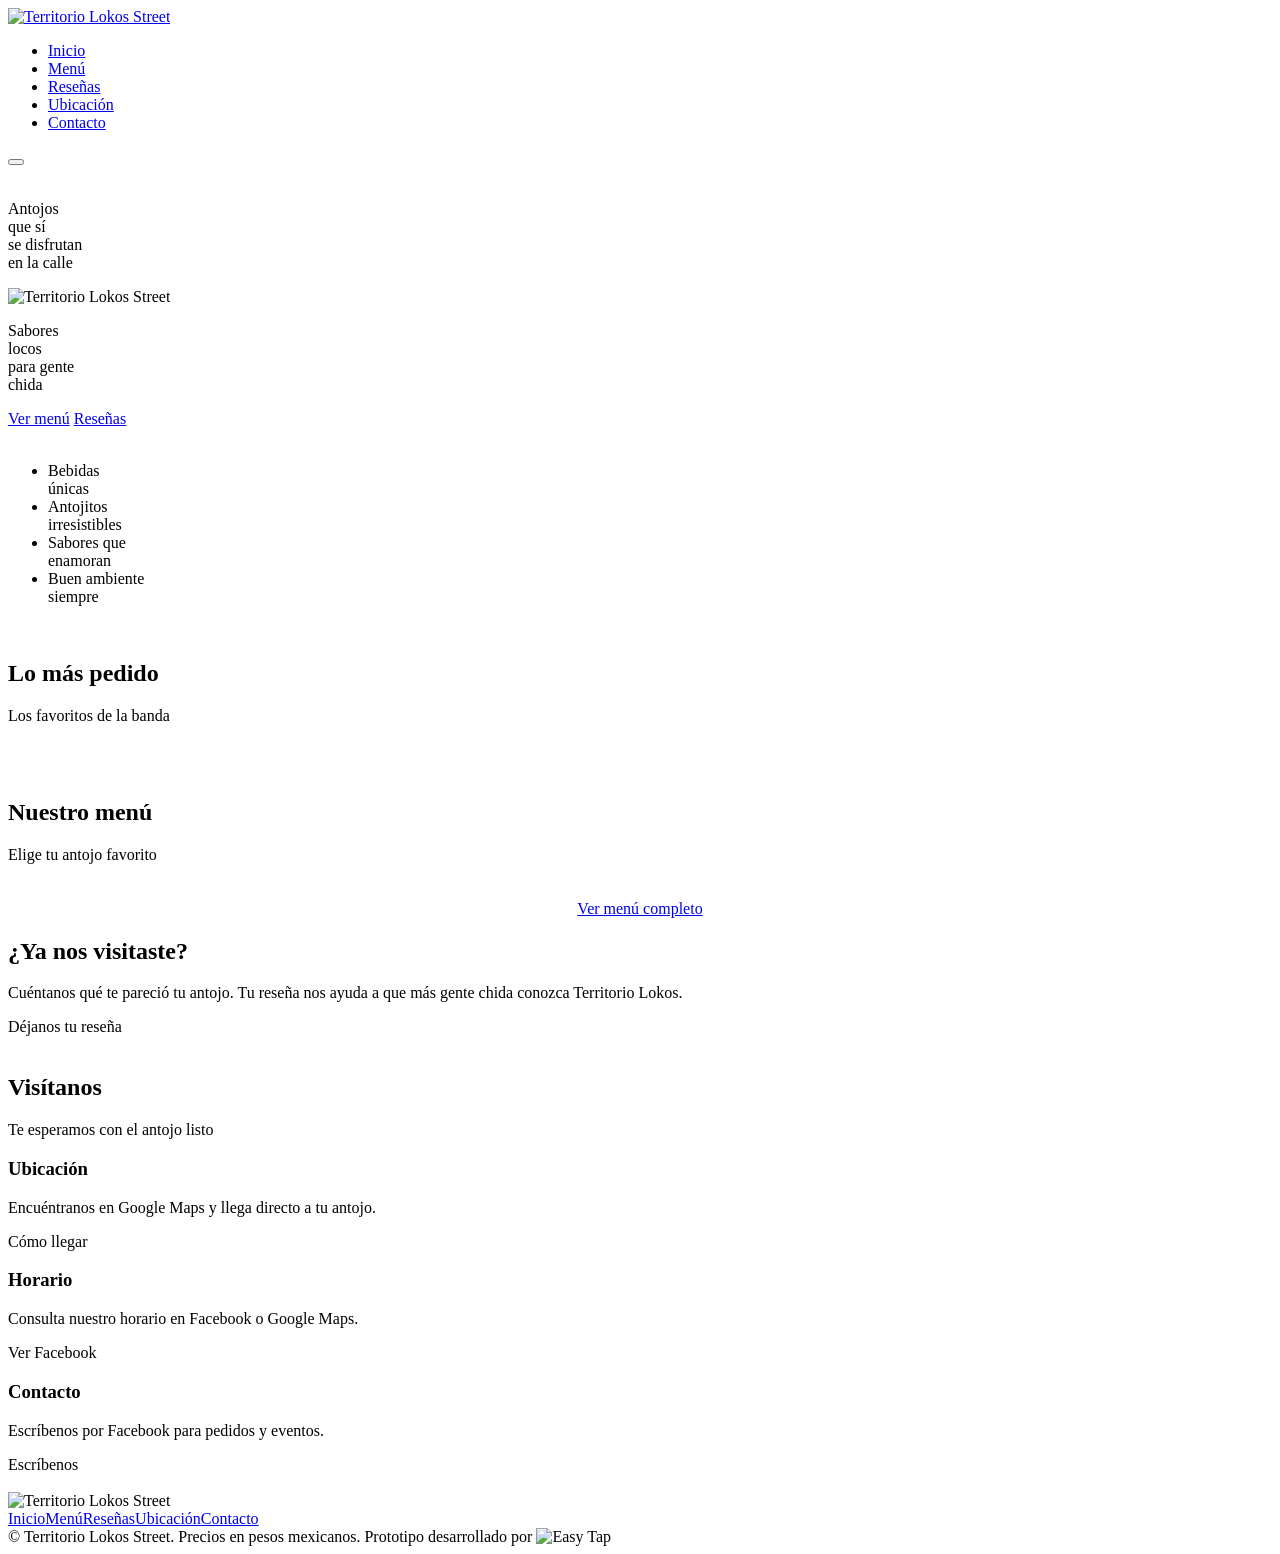
==== index.html @ 9733deee "Add files via upload" ====
<!doctype html>
<html lang="es">
<head>
  <meta charset="utf-8">
  <meta name="viewport" content="width=device-width, initial-scale=1">
  <title>Territorio Lokos Street · Antojos que sí se disfrutan en la calle</title>
  <meta name="description" content="Elotes especiales, frappés, fresas con crema y antojos con chilito. Sabores locos para gente chida.">
  <meta name="theme-color" content="#7B2FF7">
  <link rel="icon" href="assets/img/favicon.png">
  <link rel="stylesheet" href="assets/css/styles.css">
</head>
<body>
  <header class="site-header">
    <div class="container nav">
      <a class="brand" href="index.html" aria-label="Territorio Lokos Street, inicio"><img src="assets/img/logo.webp" alt="Territorio Lokos Street"></a>
      <nav aria-label="Principal">
        <ul>
          <li><a href="index.html" aria-current="page">Inicio</a></li>
          <li><a href="menu.html">Menú</a></li>
          <li><a href="#resenas">Reseñas</a></li>
          <li><a href="#ubicacion">Ubicación</a></li>
          <li><a href="#contacto">Contacto</a></li>
        </ul>
      </nav>
      <div class="social">
        <a class="icon-btn fb" data-link="facebook" target="_blank" rel="noopener" aria-label="Facebook" data-icon="facebook"></a>
        <a class="icon-btn" data-link="maps" target="_blank" rel="noopener" aria-label="Ver en Google Maps" data-icon="pin"></a>
      </div>
      <button class="menu-toggle" aria-label="Abrir menú" aria-expanded="false" data-icon="menu"></button>
    </div>
  </header>

  <main>
    <!-- HERO -->
    <section class="hero">
      <img class="splash" src="assets/img/deco/splash-purple-1.svg" alt="" style="width:520px;left:calc(50% - 470px);top:40px;transform:rotate(-20deg)">
      <img class="splash" src="assets/img/deco/splash-pink-1.svg" alt="" style="width:430px;left:calc(50% + 60px);top:-10px;transform:rotate(30deg)">
      <img class="splash" src="assets/img/deco/splash-yellow-1.svg" alt="" style="width:400px;left:calc(50% + 140px);top:200px;transform:rotate(-45deg)">
      <img class="splash" src="assets/img/deco/splash-blue-1.svg" alt="" style="width:360px;left:calc(50% - 380px);top:250px;transform:rotate(60deg)">
      <img class="splash" src="assets/img/deco/splash-pink-2.svg" alt="" style="width:220px;left:-60px;top:60px;opacity:.9">
      <img class="splash" src="assets/img/deco/splash-yellow-2.svg" alt="" style="width:240px;right:-70px;top:-40px">
      <img class="splash" src="assets/img/deco/splash-blue-2.svg" alt="" style="width:200px;right:-40px;top:420px">
      <img class="splash" src="assets/img/deco/splash-purple-2.svg" alt="" style="width:180px;left:-50px;top:480px">

      <div class="container hero-inner">
        <p class="hero-side left"><span class="crown" data-icon="crown"></span>Antojos<br>que sí<br>se disfrutan<br>en la calle</p>
        <div class="hero-logo"><img src="assets/img/logo.webp" alt="Territorio Lokos Street" width="624" height="427"></div>
        <p class="hero-side right">Sabores<br>locos<br>para gente<br>chida<span class="underline" data-icon="squiggle"></span></p>
      </div>
      <div class="hero-ctas">
        <a class="btn btn-pink" href="menu.html"><span data-icon="utensils"></span>Ver menú<span data-icon="arrow"></span></a>
        <a class="btn btn-yellow" href="#resenas"><span data-icon="star"></span>Reseñas<span data-icon="arrow"></span></a>
      </div>
      <div class="container hero-products" aria-hidden="true">
        <img src="assets/img/products/frappe-oreo.webp" alt="">
        <img src="assets/img/products/elote-cheetos.webp" alt="">
        <img src="assets/img/products/ramen.webp" alt="">
        <img src="assets/img/products/charola-mix.webp" alt="">
      </div>
      <div class="container features">
        <div class="band">
          <ul>
            <li><span data-icon="cup"></span>Bebidas<br>únicas</li>
            <li><span data-icon="corn"></span>Antojitos<br>irresistibles</li>
            <li><span data-icon="flame"></span>Sabores que<br>enamoran</li>
            <li><span data-icon="heart"></span>Buen ambiente<br>siempre</li>
          </ul>
        </div>
      </div>
    </section>

    <!-- FAVORITOS -->
    <section class="section">
      <img class="splash" src="assets/img/deco/splash-yellow-2.svg" alt="" style="width:260px;right:-90px;top:30px;opacity:.35">
      <div class="container">
        <div class="section-head reveal">
          <h2 class="display"><span class="crown-doodle" data-icon="crown"></span><span class="brush c-pink">Lo más pedido</span></h2>
          <p>Los favoritos de la banda</p>
        </div>
        <div class="featured" id="featured"></div>
      </div>
    </section>

    <!-- CATEGORÍAS -->
    <section class="section" style="padding-top:20px">
      <img class="splash" src="assets/img/deco/splash-purple-2.svg" alt="" style="width:240px;left:-90px;top:120px;opacity:.3">
      <div class="container">
        <div class="section-head reveal">
          <h2 class="display"><span class="brush c-purple b2">Nuestro menú</span></h2>
          <p>Elige tu antojo favorito</p>
        </div>
        <div class="cat-grid" id="cats"></div>
        <div style="text-align:center;margin-top:36px"><a class="btn btn-purple" href="menu.html"><span data-icon="utensils"></span>Ver menú completo<span data-icon="arrow"></span></a></div>
      </div>
    </section>

    <!-- RESEÑAS -->
    <section class="cta-band" id="resenas">
      <div class="container reveal">
        <div class="stars"><span data-icon="star"></span><span data-icon="star"></span><span data-icon="star"></span><span data-icon="star"></span><span data-icon="star"></span></div>
        <h2 class="display">¿Ya nos visitaste?</h2>
        <p>Cuéntanos qué te pareció tu antojo. Tu reseña nos ayuda a que más gente chida conozca Territorio Lokos.</p>
        <a class="btn btn-purple" data-link="maps" target="_blank" rel="noopener"><span data-icon="star"></span>Déjanos tu reseña<span data-icon="arrow"></span></a>
      </div>
    </section>

    <!-- UBICACIÓN Y CONTACTO -->
    <section class="section" id="ubicacion">
      <img class="splash" src="assets/img/deco/splash-blue-1.svg" alt="" style="width:280px;right:-110px;bottom:-60px;opacity:.3">
      <div class="container">
        <div class="section-head reveal">
          <h2 class="display"><span class="brush c-blue b3">Visítanos</span></h2>
          <p>Te esperamos con el antojo listo</p>
        </div>
        <div class="info-grid" id="contacto">
          <div class="info-card c-pink reveal">
            <div class="ic" data-icon="pinLine"></div>
            <h3>Ubicación</h3>
            <p id="cfg-direccion">Encuéntranos en Google Maps y llega directo a tu antojo.</p>
            <a class="btn btn-pink" data-link="maps" target="_blank" rel="noopener">Cómo llegar<span data-icon="arrow"></span></a>
          </div>
          <div class="info-card c-yellow reveal">
            <div class="ic" data-icon="clock" style="color:var(--ink)"></div>
            <h3>Horario</h3>
            <p id="cfg-horario">Consulta nuestro horario en Facebook o Google Maps.</p>
            <a class="btn btn-yellow" data-link="facebook" target="_blank" rel="noopener">Ver Facebook<span data-icon="arrow"></span></a>
          </div>
          <div class="info-card c-purple reveal">
            <div class="ic" data-icon="chat"></div>
            <h3>Contacto</h3>
            <p id="cfg-contacto">Escríbenos por Facebook para pedidos y eventos.</p>
            <a class="btn btn-purple" id="cfg-contacto-btn" data-link="facebook" target="_blank" rel="noopener">Escríbenos<span data-icon="arrow"></span></a>
          </div>
        </div>
      </div>
    </section>
  </main>

  <footer class="site-footer">
    <img class="splash" src="assets/img/deco/splash-purple-1.svg" alt="" style="width:340px;right:-120px;top:-120px;opacity:.35">
    <div class="container">
      <div class="cols">
        <img class="logo" src="assets/img/logo.webp" alt="Territorio Lokos Street">
        <nav aria-label="Pie de página"><a href="index.html">Inicio</a><a href="menu.html">Menú</a><a href="#resenas">Reseñas</a><a href="#ubicacion">Ubicación</a><a href="#contacto">Contacto</a></nav>
        <div class="social" style="display:flex;gap:10px">
          <a class="icon-btn fb" data-link="facebook" target="_blank" rel="noopener" aria-label="Facebook" data-icon="facebook"></a>
          <a class="icon-btn" data-link="maps" target="_blank" rel="noopener" aria-label="Google Maps" data-icon="pin"></a>
        </div>
      </div>
      <div class="legal">
        <span>© <span id="year"></span> Territorio Lokos Street. Precios en pesos mexicanos.</span>
        <span class="easytap">Prototipo desarrollado por <img src="assets/img/easytap-light.webp" alt="Easy Tap"></span>
      </div>
    </div>
  </footer>

  <script src="assets/js/data.js"></script>
  <script src="assets/js/site.js"></script>
  <script>
    (function () {
      const L = window.LOKOS, M = window.LOKOS_MENU, cfg = window.LOKOS_CONFIG || {};
      const all = M.flatMap(c => c.items.map(i => ({ ...i, cat: c })));
      const pick = ['atrevido', 'elote-cheetos', 'mix-comparte', 'dorilokos', 'frappe-oreo', 'frappe-magnum', 'mango-mix', 'bowl-fresas'];
      document.getElementById('featured').innerHTML = pick.map(id => all.find(i => i.id === id)).map(i => `
        <a class="feat c-${i.cat.color} reveal" href="menu.html#${i.cat.id}">
          ${i.hot ? `<span class="tag-hot">${L.ICONS.flame} Favorito</span>` : ''}
          <div class="ph"><img src="${L.img(i.id)}" alt="${L.esc(i.name)}" loading="lazy"></div>
          <h3>${L.esc(i.name)}</h3>
          <p>${L.esc(i.desc)}</p>
          <div class="row">${L.priceHTML(i.price ?? i.options[0].price)}<span class="go add" aria-hidden="true">${L.ICONS.arrow}</span></div>
        </a>`).join('');
      document.getElementById('cats').innerHTML = M.map(c => L.categoryCard(c, `menu.html#${c.id}`)).join('');
      document.getElementById('year').textContent = new Date().getFullYear();
      if (cfg.direccion) document.getElementById('cfg-direccion').textContent = cfg.direccion;
      if (cfg.horario) document.getElementById('cfg-horario').textContent = cfg.horario;
      if (cfg.whatsapp) {
        document.getElementById('cfg-contacto').textContent = 'Escríbenos por WhatsApp' + (cfg.telefono ? ' al ' + cfg.telefono : '') + ' para pedidos y eventos.';
        const b = document.getElementById('cfg-contacto-btn'); b.removeAttribute('data-link'); b.href = 'https://wa.me/' + cfg.whatsapp;
      } else if (cfg.telefono) document.getElementById('cfg-contacto').textContent = 'Llámanos al ' + cfg.telefono + ' para pedidos y eventos.';
    })();
  </script>
</body>
</html>
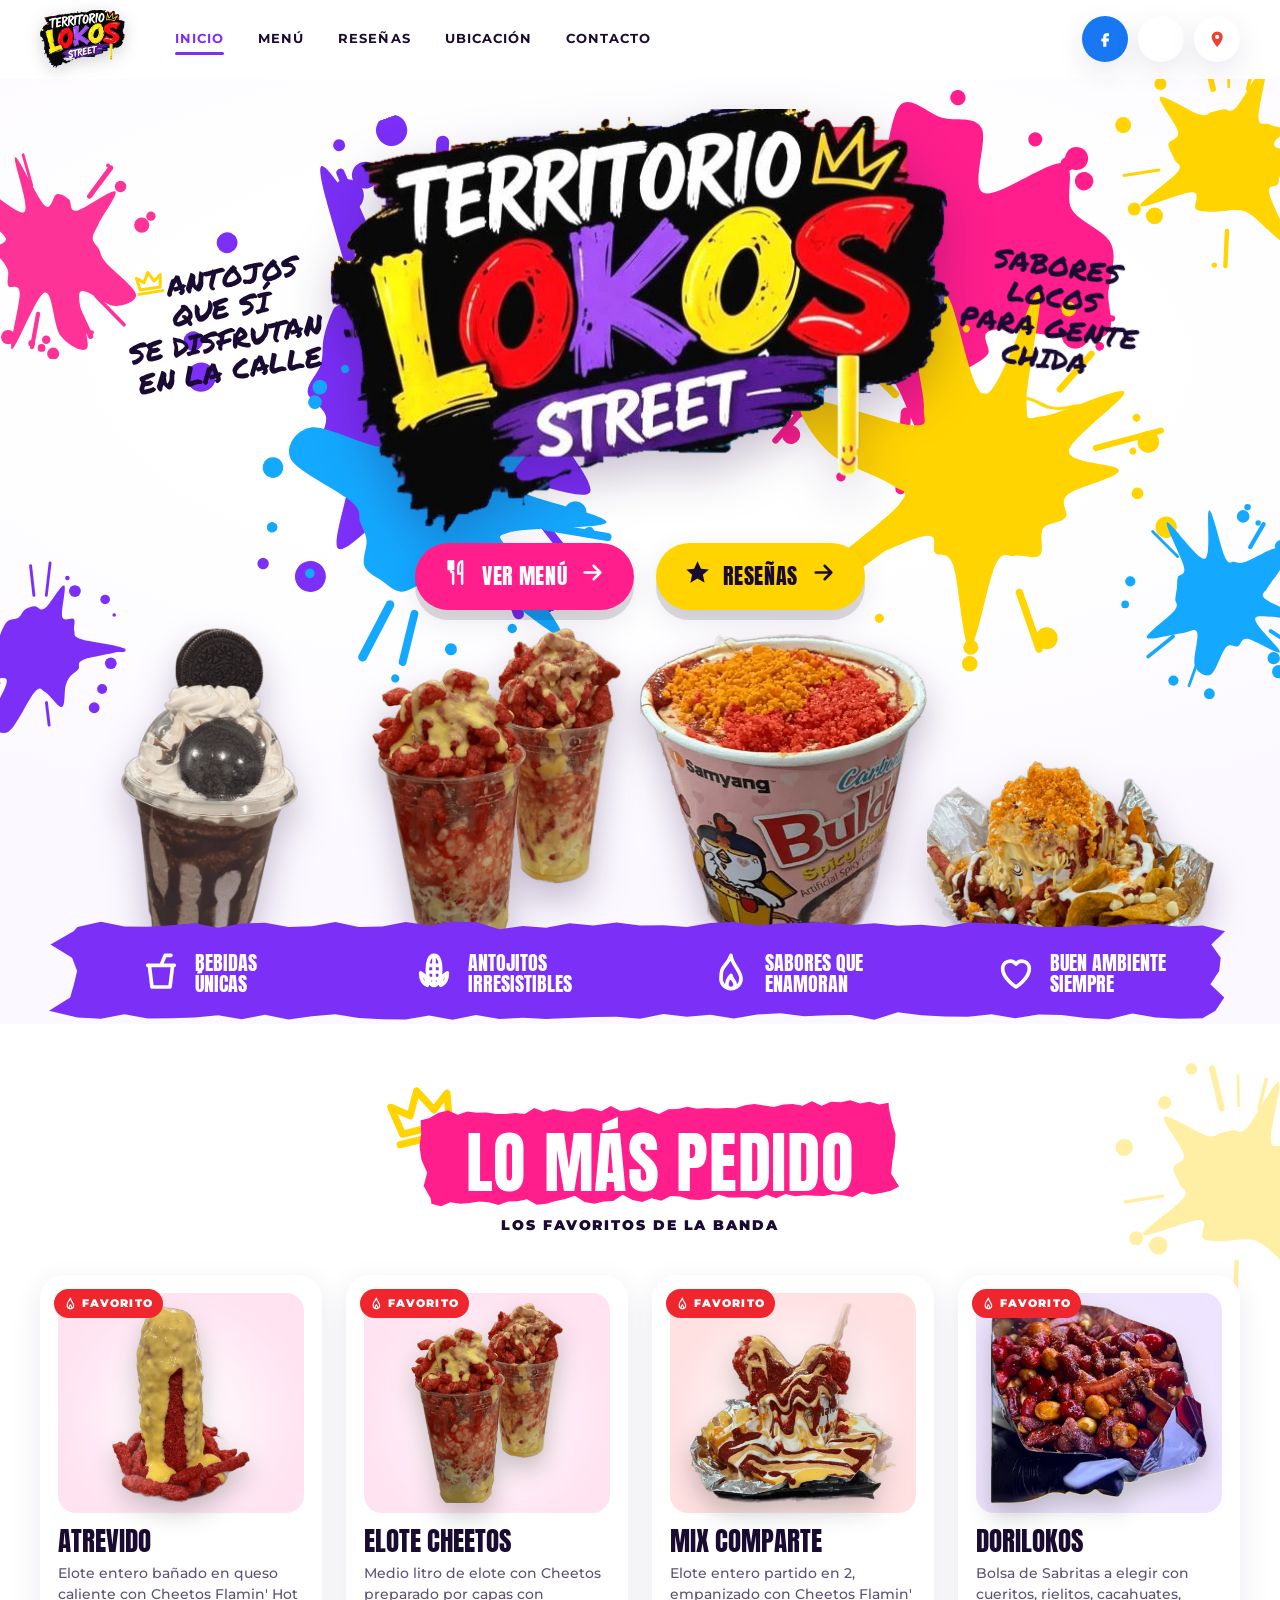
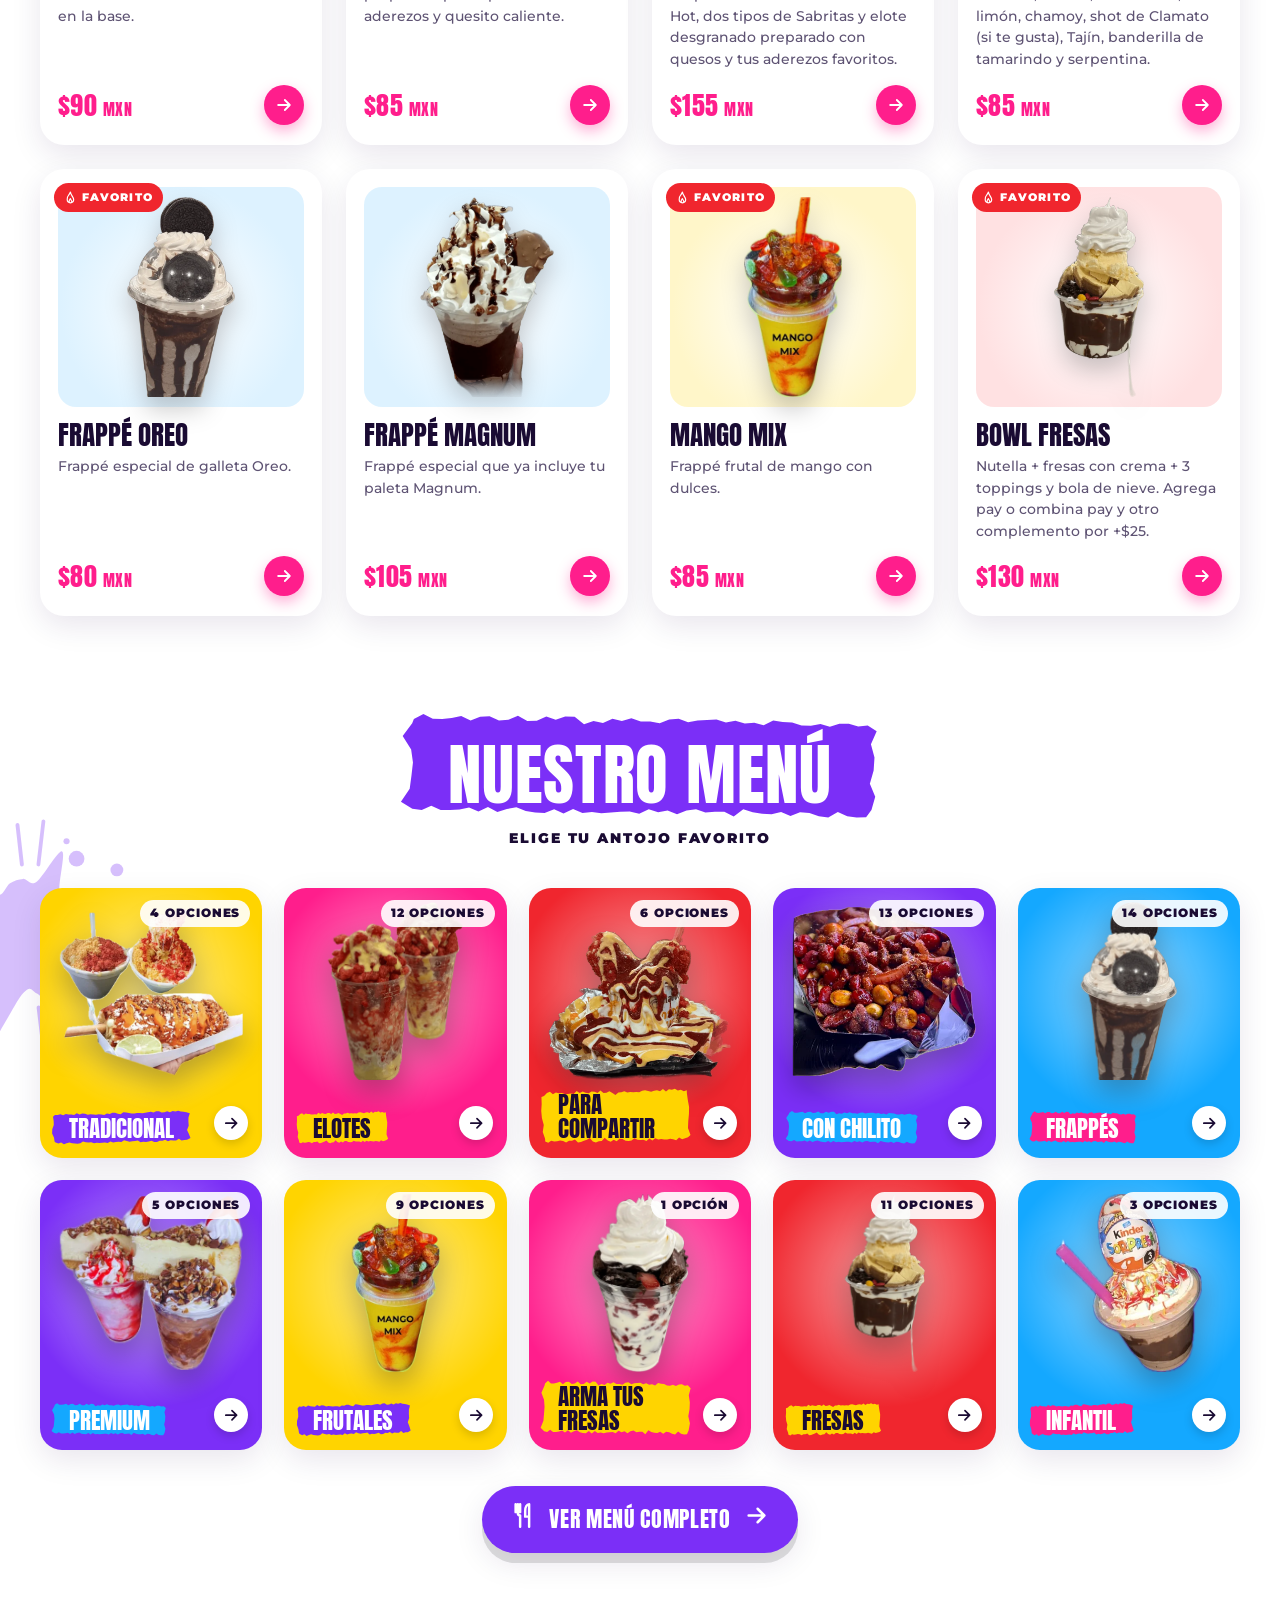
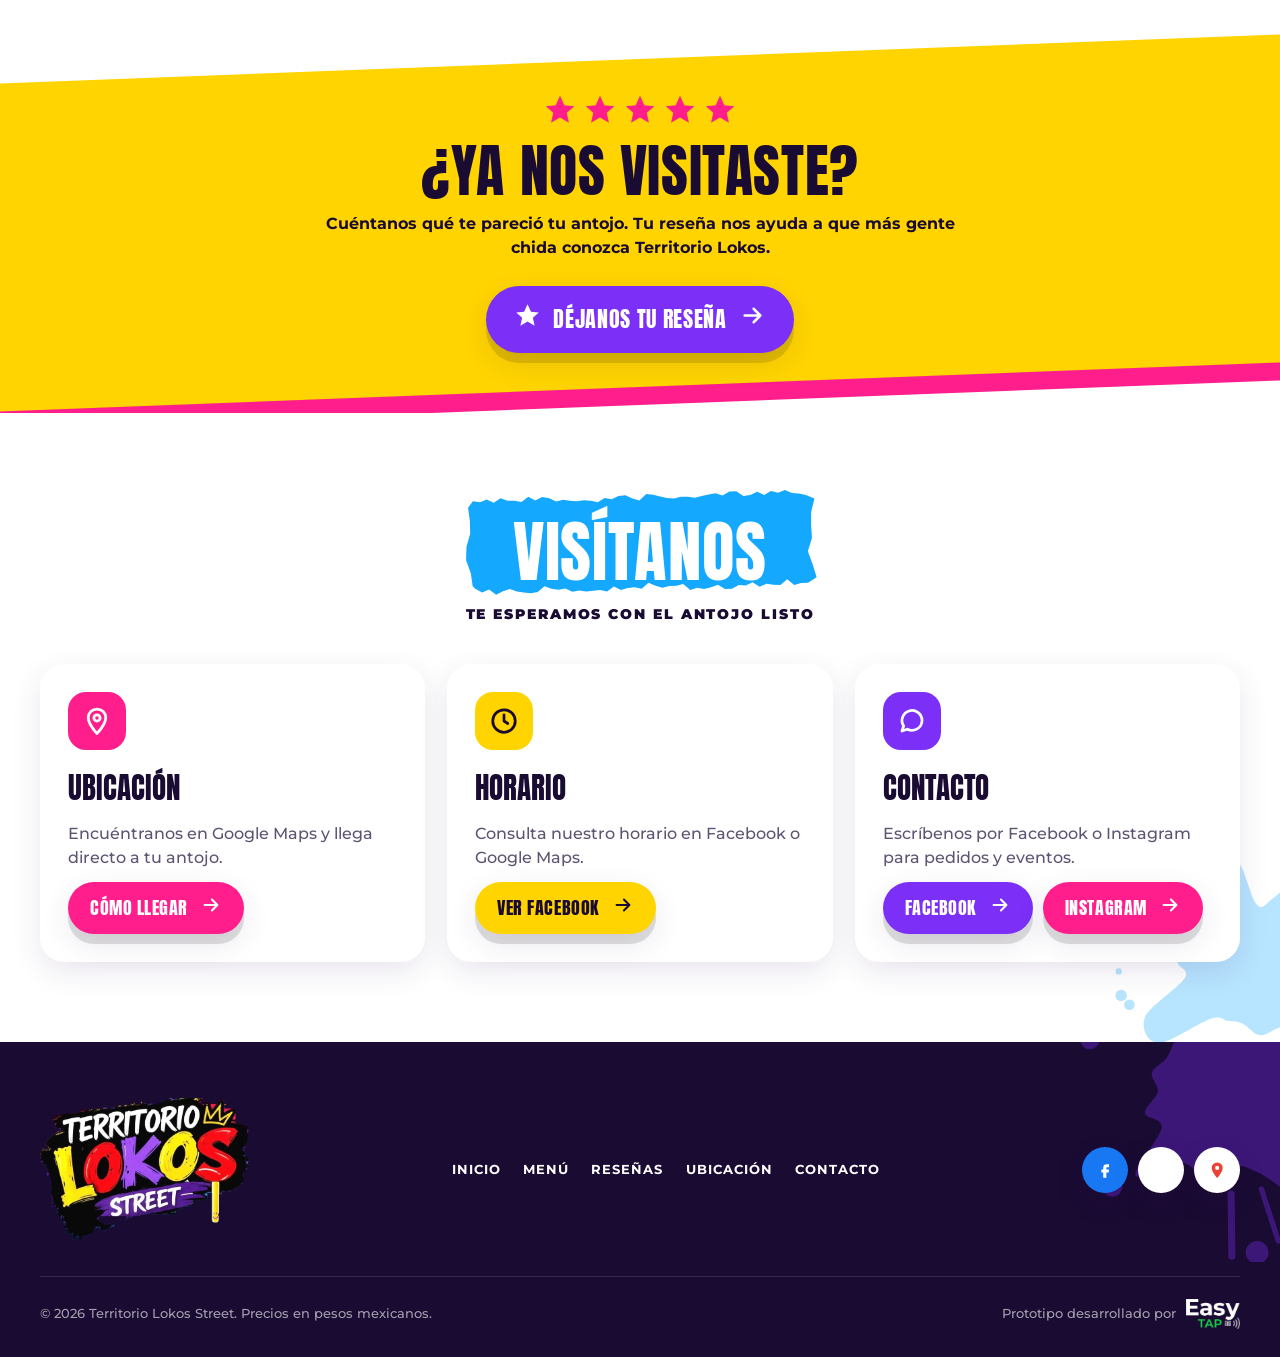
==== commit db3b1761: "Add files via upload" ====
--- a/index.html
+++ b/index.html
@@ -24,6 +24,7 @@
       </nav>
       <div class="social">
         <a class="icon-btn fb" data-link="facebook" target="_blank" rel="noopener" aria-label="Facebook" data-icon="facebook"></a>
+        <a class="icon-btn ig" data-link="instagram" target="_blank" rel="noopener" aria-label="Instagram" data-icon="instagram"></a>
         <a class="icon-btn" data-link="maps" target="_blank" rel="noopener" aria-label="Ver en Google Maps" data-icon="pin"></a>
       </div>
       <button class="menu-toggle" aria-label="Abrir menú" aria-expanded="false" data-icon="menu"></button>
@@ -128,10 +129,11 @@
           <div class="info-card c-purple reveal">
             <div class="ic" data-icon="chat"></div>
             <h3>Contacto</h3>
-            <p id="cfg-contacto">Escríbenos por Facebook para pedidos y eventos.</p>
-            <a class="btn btn-purple" id="cfg-contacto-btn" data-link="facebook" target="_blank" rel="noopener">Escríbenos<span data-icon="arrow"></span></a>
+            <p id="cfg-contacto">Escríbenos por Facebook o Instagram para pedidos y eventos.</p>
+            <div style="display:flex;gap:10px;flex-wrap:wrap;margin-top:auto"><a class="btn btn-purple" id="cfg-contacto-btn" data-link="facebook" target="_blank" rel="noopener" style="margin-top:0">Facebook<span data-icon="arrow"></span></a><a class="btn btn-pink" data-link="instagram" target="_blank" rel="noopener" style="margin-top:0">Instagram<span data-icon="arrow"></span></a></div>
           </div>
         </div>
+        <div class="map-wrap reveal" id="mapa" hidden><iframe title="Mapa de Territorio Lokos Street" loading="lazy" referrerpolicy="no-referrer-when-downgrade" allowfullscreen></iframe></div>
       </div>
     </section>
   </main>
@@ -144,6 +146,7 @@
         <nav aria-label="Pie de página"><a href="index.html">Inicio</a><a href="menu.html">Menú</a><a href="#resenas">Reseñas</a><a href="#ubicacion">Ubicación</a><a href="#contacto">Contacto</a></nav>
         <div class="social" style="display:flex;gap:10px">
           <a class="icon-btn fb" data-link="facebook" target="_blank" rel="noopener" aria-label="Facebook" data-icon="facebook"></a>
+          <a class="icon-btn ig" data-link="instagram" target="_blank" rel="noopener" aria-label="Instagram" data-icon="instagram"></a>
           <a class="icon-btn" data-link="maps" target="_blank" rel="noopener" aria-label="Google Maps" data-icon="pin"></a>
         </div>
       </div>
@@ -171,7 +174,11 @@
         </a>`).join('');
       document.getElementById('cats').innerHTML = M.map(c => L.categoryCard(c, `menu.html#${c.id}`)).join('');
       document.getElementById('year').textContent = new Date().getFullYear();
-      if (cfg.direccion) document.getElementById('cfg-direccion').textContent = cfg.direccion;
+      if (cfg.direccion) {
+        document.getElementById('cfg-direccion').textContent = cfg.direccion;
+        const map = document.getElementById('mapa'); map.hidden = false;
+        map.querySelector('iframe').src = 'https://maps.google.com/maps?q=' + encodeURIComponent(cfg.direccion) + '&z=16&output=embed';
+      }
       if (cfg.horario) document.getElementById('cfg-horario').textContent = cfg.horario;
       if (cfg.whatsapp) {
         document.getElementById('cfg-contacto').textContent = 'Escríbenos por WhatsApp' + (cfg.telefono ? ' al ' + cfg.telefono : '') + ' para pedidos y eventos.';
--- a/assets/css/styles.css
+++ b/assets/css/styles.css
@@ -0,0 +1,312 @@
+/* Territorio Lokos Street — estilos del sitio */
+@font-face { font-family: 'Anton'; src: url('../fonts/Anton-Regular.ttf') format('truetype'); font-display: swap; }
+@font-face { font-family: 'Marker'; src: url('../fonts/PermanentMarker-Regular.ttf') format('truetype'); font-display: swap; }
+@font-face { font-family: 'Montserrat'; src: url('../fonts/Montserrat-Medium.ttf') format('truetype'); font-weight: 500; font-display: swap; }
+@font-face { font-family: 'Montserrat'; src: url('../fonts/Montserrat-Bold.ttf') format('truetype'); font-weight: 700; font-display: swap; }
+@font-face { font-family: 'Montserrat'; src: url('../fonts/Montserrat-Black.ttf') format('truetype'); font-weight: 900; font-display: swap; }
+
+:root {
+  --pink: #FF1E8C; --pink-soft: #FFE3F1;
+  --yellow: #FFD400; --yellow-soft: #FFF6C9;
+  --purple: #7B2FF7; --purple-soft: #EEE4FF;
+  --blue: #14A8FF; --blue-soft: #DDF2FF;
+  --red: #F0262E; --red-soft: #FFE1E2;
+  --ink: #1A0B33; --muted: #5E5373; --line: #EEE9F5; --bg: #FFFFFF;
+  --radius: 20px; --shadow: 0 10px 30px rgba(40, 10, 80, .10); --shadow-lg: 0 18px 50px rgba(40, 10, 80, .18);
+  --display: 'Anton', 'Impact', 'Arial Narrow Bold', sans-serif;
+  --hand: 'Marker', 'Comic Sans MS', cursive;
+  --body: 'Montserrat', system-ui, -apple-system, 'Segoe UI', sans-serif;
+  --brush: url("data:image/svg+xml,%3Csvg%20xmlns%3D%22http%3A%2F%2Fwww.w3.org%2F2000%2Fsvg%22%20viewBox%3D%22-20%200%20640%20120%22%20preserveAspectRatio%3D%22none%22%3E%3Cdefs%3E%3Cmask%20id%3D%22m%22%3E%3Cpath%20d%3D%22M0.0%2C12.9%20L12.5%2C6.9%20L25.0%2C4.5%20L37.5%2C9.7%20L50.0%2C6.2%20L62.5%2C8.0%20L75.0%2C7.9%20L87.5%2C9.9%20L100.0%2C10.2%20L112.5%2C9.4%20L125.0%2C10.7%20L137.5%2C4.2%20L150.0%2C8.8%20L162.5%2C5.9%20L175.0%2C8.5%20L187.5%2C9.7%20L200.0%2C6.3%20L212.5%2C6.6%20L225.0%2C9.9%20L237.5%2C4.3%20L250.0%2C10.2%20L262.5%2C9.7%20L275.0%2C6.7%20L287.5%2C10.7%20L300.0%2C14.8%20L312.5%2C9.6%20L325.0%2C9.6%20L337.5%2C7.3%20L350.0%2C10.1%20L362.5%2C9.4%20L375.0%2C10.2%20L387.5%2C9.9%20L400.0%2C10.5%20L412.5%2C7.3%20L425.0%2C6.3%20L437.5%2C8.2%20L450.0%2C10.3%20L462.5%2C7.8%20L475.0%2C7.3%20L487.5%2C9.6%20L500.0%2C4.8%20L512.5%2C10.4%20L525.0%2C5.9%20L537.5%2C7.0%20L550.0%2C4.8%20L562.5%2C8.9%20L575.0%2C7.2%20L587.5%2C10.6%20L600.0%2C9.0%20L600.1%2C15.0%20L603.3%2C30.0%20L607.9%2C45.0%20L606.5%2C60.0%20L602.9%2C75.0%20L600.9%2C90.0%20L610.7%2C105.0%20L600.0%2C109.5%20L587.5%2C111.7%20L575.0%2C113.3%20L562.5%2C109.7%20L550.0%2C115.5%20L537.5%2C113.2%20L525.0%2C111.7%20L512.5%2C113.4%20L500.0%2C112.8%20L487.5%2C111.9%20L475.0%2C112.8%20L462.5%2C109.9%20L450.0%2C114.7%20L437.5%2C110.2%20L425.0%2C115.2%20L412.5%2C112.6%20L400.0%2C112.6%20L387.5%2C112.3%20L375.0%2C108.7%20L362.5%2C113.3%20L350.0%2C114.4%20L337.5%2C113.4%20L325.0%2C109.6%20L312.5%2C108.8%20L300.0%2C114.1%20L287.5%2C110.9%20L275.0%2C115.0%20L262.5%2C112.2%20L250.0%2C105.9%20L237.5%2C112.9%20L225.0%2C113.2%20L212.5%2C115.5%20L200.0%2C113.3%20L187.5%2C105.7%20L175.0%2C109.1%20L162.5%2C111.3%20L150.0%2C114.0%20L137.5%2C114.8%20L125.0%2C108.2%20L112.5%2C110.4%20L100.0%2C110.2%20L87.5%2C114.0%20L75.0%2C110.7%20L62.5%2C109.5%20L50.0%2C110.9%20L37.5%2C111.4%20L25.0%2C109.5%20L12.5%2C113.6%20L0.0%2C110.5%20L-0.3%2C105.0%20L-9.4%2C90.0%20L-4.3%2C75.0%20L-11.4%2C60.0%20L-13.4%2C45.0%20L-10.8%2C30.0%20L-11.0%2C15.0Z%22%20fill%3D%22%23fff%22%2F%3E%3C%2Fmask%3E%3C%2Fdefs%3E%3Crect%20x%3D%22-20%22%20width%3D%22640%22%20height%3D%22120%22%20fill%3D%22%23fff%22%20mask%3D%22url%28%23m%29%22%2F%3E%3C%2Fsvg%3E");
+  --brush2: url("data:image/svg+xml,%3Csvg%20xmlns%3D%22http%3A%2F%2Fwww.w3.org%2F2000%2Fsvg%22%20viewBox%3D%22-20%200%20640%20120%22%20preserveAspectRatio%3D%22none%22%3E%3Cdefs%3E%3Cmask%20id%3D%22m%22%3E%3Cpath%20d%3D%22M0.0%2C10.2%20L12.5%2C4.3%20L25.0%2C9.7%20L37.5%2C9.8%20L50.0%2C8.3%20L62.5%2C5.9%20L75.0%2C10.9%20L87.5%2C6.2%20L100.0%2C5.5%20L112.5%2C10.3%20L125.0%2C9.2%20L137.5%2C4.5%20L150.0%2C10.3%20L162.5%2C9.7%20L175.0%2C4.6%20L187.5%2C8.4%20L200.0%2C4.3%20L212.5%2C4.4%20L225.0%2C12.7%20L237.5%2C9.0%20L250.0%2C10.9%20L262.5%2C6.0%20L275.0%2C8.4%20L287.5%2C5.1%20L300.0%2C8.6%20L312.5%2C8.3%20L325.0%2C10.2%20L337.5%2C5.7%20L350.0%2C4.6%20L362.5%2C8.6%20L375.0%2C6.3%20L387.5%2C5.4%20L400.0%2C4.8%20L412.5%2C7.9%20L425.0%2C5.9%20L437.5%2C8.8%20L450.0%2C7.6%20L462.5%2C10.3%20L475.0%2C4.9%20L487.5%2C6.2%20L500.0%2C6.6%20L512.5%2C9.8%20L525.0%2C10.1%20L537.5%2C7.9%20L550.0%2C10.7%20L562.5%2C7.3%20L575.0%2C6.9%20L587.5%2C9.8%20L600.0%2C8.5%20L612.0%2C15.0%20L604.7%2C30.0%20L609.7%2C45.0%20L608.9%2C60.0%20L604.2%2C75.0%20L611.6%2C90.0%20L606.9%2C105.0%20L600.0%2C113.5%20L587.5%2C114.0%20L575.0%2C112.7%20L562.5%2C108.1%20L550.0%2C114.5%20L537.5%2C113.2%20L525.0%2C109.8%20L512.5%2C109.2%20L500.0%2C113.6%20L487.5%2C109.1%20L475.0%2C111.8%20L462.5%2C111.5%20L450.0%2C110.0%20L437.5%2C106.7%20L425.0%2C115.2%20L412.5%2C109.9%20L400.0%2C110.2%20L387.5%2C111.3%20L375.0%2C107.7%20L362.5%2C109.3%20L350.0%2C113.7%20L337.5%2C109.6%20L325.0%2C111.9%20L312.5%2C108.7%20L300.0%2C114.1%20L287.5%2C111.7%20L275.0%2C112.2%20L262.5%2C113.1%20L250.0%2C114.3%20L237.5%2C112.9%20L225.0%2C114.3%20L212.5%2C109.9%20L200.0%2C115.3%20L187.5%2C110.5%20L175.0%2C115.0%20L162.5%2C114.6%20L150.0%2C113.2%20L137.5%2C109.1%20L125.0%2C111.3%20L112.5%2C114.9%20L100.0%2C109.4%20L87.5%2C114.6%20L75.0%2C110.2%20L62.5%2C112.6%20L50.0%2C113.4%20L37.5%2C113.8%20L25.0%2C109.1%20L12.5%2C114.1%20L0.0%2C112.7%20L-15.2%2C105.0%20L-3.9%2C90.0%20L-1.9%2C75.0%20L-0.2%2C60.0%20L-2.9%2C45.0%20L-14.4%2C30.0%20L-2.1%2C15.0Z%22%20fill%3D%22%23fff%22%2F%3E%3C%2Fmask%3E%3C%2Fdefs%3E%3Crect%20x%3D%22-20%22%20width%3D%22640%22%20height%3D%22120%22%20fill%3D%22%23fff%22%20mask%3D%22url%28%23m%29%22%2F%3E%3C%2Fsvg%3E");
+  --brush3: url("data:image/svg+xml,%3Csvg%20xmlns%3D%22http%3A%2F%2Fwww.w3.org%2F2000%2Fsvg%22%20viewBox%3D%22-20%200%20640%20120%22%20preserveAspectRatio%3D%22none%22%3E%3Cdefs%3E%3Cmask%20id%3D%22m%22%3E%3Cpath%20d%3D%22M0.0%2C8.0%20L12.5%2C9.1%20L25.0%2C6.2%20L37.5%2C10.3%20L50.0%2C5.4%20L62.5%2C8.2%20L75.0%2C8.6%20L87.5%2C10.2%20L100.0%2C4.4%20L112.5%2C9.0%20L125.0%2C5.2%20L137.5%2C6.7%20L150.0%2C10.5%20L162.5%2C8.9%20L175.0%2C10.1%20L187.5%2C11.0%20L200.0%2C9.9%20L212.5%2C10.8%20L225.0%2C12.7%20L237.5%2C8.1%20L250.0%2C9.6%20L262.5%2C6.1%20L275.0%2C5.7%20L287.5%2C9.6%20L300.0%2C12.1%20L312.5%2C4.7%20L325.0%2C5.9%20L337.5%2C7.9%20L350.0%2C9.9%20L362.5%2C10.7%20L375.0%2C9.0%20L387.5%2C9.1%20L400.0%2C10.4%20L412.5%2C8.6%20L425.0%2C7.2%20L437.5%2C6.0%20L450.0%2C8.9%20L462.5%2C4.4%20L475.0%2C4.3%20L487.5%2C9.9%20L500.0%2C9.1%20L512.5%2C5.5%20L525.0%2C9.3%20L537.5%2C5.2%20L550.0%2C7.2%20L562.5%2C4.4%20L575.0%2C8.0%20L587.5%2C8.8%20L600.0%2C10.7%20L615.4%2C15.0%20L609.0%2C30.0%20L608.2%2C45.0%20L609.1%2C60.0%20L601.0%2C75.0%20L609.1%2C90.0%20L615.7%2C105.0%20L600.0%2C111.1%20L587.5%2C111.0%20L575.0%2C113.3%20L562.5%2C106.4%20L550.0%2C112.8%20L537.5%2C112.2%20L525.0%2C110.9%20L512.5%2C114.1%20L500.0%2C108.7%20L487.5%2C112.2%20L475.0%2C111.4%20L462.5%2C115.6%20L450.0%2C115.7%20L437.5%2C110.7%20L425.0%2C113.2%20L412.5%2C114.9%20L400.0%2C113.5%20L387.5%2C115.7%20L375.0%2C108.6%20L362.5%2C110.5%20L350.0%2C110.7%20L337.5%2C112.3%20L325.0%2C109.9%20L312.5%2C106.1%20L300.0%2C112.9%20L287.5%2C111.0%20L275.0%2C111.7%20L262.5%2C113.6%20L250.0%2C109.4%20L237.5%2C115.0%20L225.0%2C113.1%20L212.5%2C113.8%20L200.0%2C114.3%20L187.5%2C112.9%20L175.0%2C114.2%20L162.5%2C110.4%20L150.0%2C111.6%20L137.5%2C110.2%20L125.0%2C107.1%20L112.5%2C113.4%20L100.0%2C114.6%20L87.5%2C113.5%20L75.0%2C112.4%20L62.5%2C109.3%20L50.0%2C111.7%20L37.5%2C115.5%20L25.0%2C109.1%20L12.5%2C112.3%20L0.0%2C107.9%20L-4.4%2C105.0%20L-7.1%2C90.0%20L-15.0%2C75.0%20L-13.7%2C60.0%20L-6.4%2C45.0%20L-6.4%2C30.0%20L-9.0%2C15.0Z%22%20fill%3D%22%23fff%22%2F%3E%3C%2Fmask%3E%3C%2Fdefs%3E%3Crect%20x%3D%22-20%22%20width%3D%22640%22%20height%3D%22120%22%20fill%3D%22%23fff%22%20mask%3D%22url%28%23m%29%22%2F%3E%3C%2Fsvg%3E");
+}
+* { box-sizing: border-box; }
+html { scroll-behavior: smooth; -webkit-text-size-adjust: 100%; }
+body { margin: 0; background: var(--bg); color: var(--ink); font-family: var(--body); font-weight: 500; line-height: 1.5; overflow-x: hidden; }
+img { max-width: 100%; height: auto; display: block; }
+a { color: inherit; text-decoration: none; }
+button { font: inherit; color: inherit; cursor: pointer; border: 0; background: none; }
+.container { width: min(1200px, 100% - 32px); margin-inline: auto; }
+.sr-only { position: absolute; width: 1px; height: 1px; overflow: hidden; clip: rect(0 0 0 0); white-space: nowrap; }
+svg.i { width: 1.15em; height: 1.15em; flex: none; }
+
+/* ---------- paint-brush labels ---------- */
+.brush { position: relative; isolation: isolate; display: inline-block; color: #fff; padding: .2em .55em .1em; }
+.brush::before { content: ''; position: absolute; inset: -.04em -.2em -.08em; z-index: -1; background: var(--c, var(--purple));
+  -webkit-mask: var(--brush) center / 100% 100% no-repeat; mask: var(--brush) center / 100% 100% no-repeat; transform: rotate(-1.5deg); }
+.brush.b2::before { -webkit-mask-image: var(--brush2); mask-image: var(--brush2); transform: rotate(1deg); }
+.brush.b3::before { -webkit-mask-image: var(--brush3); mask-image: var(--brush3); }
+.c-pink { --c: var(--pink); --soft: var(--pink-soft); }
+.c-yellow { --c: var(--yellow); --soft: var(--yellow-soft); --on: var(--ink); }
+.c-purple { --c: var(--purple); --soft: var(--purple-soft); }
+.c-blue { --c: var(--blue); --soft: var(--blue-soft); }
+.c-red { --c: var(--red); --soft: var(--red-soft); }
+.c-yellow.brush, .c-yellow .brush { color: var(--ink); }
+
+.display { font-family: var(--display); font-weight: 400; text-transform: uppercase; letter-spacing: .01em; line-height: .95; }
+.hand { font-family: var(--hand); }
+.kicker { font-weight: 900; font-size: .8rem; letter-spacing: .18em; text-transform: uppercase; color: var(--muted); }
+
+/* ---------- header ---------- */
+.site-header { position: sticky; top: 0; z-index: 50; background: rgba(255, 255, 255, .92); backdrop-filter: blur(10px); border-bottom: 1px solid transparent; transition: box-shadow .2s, border-color .2s; }
+.site-header.scrolled { box-shadow: 0 6px 24px rgba(40, 10, 80, .08); border-color: var(--line); }
+.nav { display: flex; align-items: center; gap: 24px; height: 78px; }
+.nav .brand img { height: 58px; width: auto; filter: drop-shadow(0 4px 8px rgba(0, 0, 0, .18)); }
+.nav > nav { flex: 1; }
+.nav ul { display: flex; gap: 6px; list-style: none; margin: 0 0 0 12px; padding: 0; }
+.nav ul a { display: block; padding: 10px 14px; font-weight: 700; font-size: .82rem; letter-spacing: .08em; text-transform: uppercase; border-radius: 10px; position: relative; }
+.nav ul a:hover { color: var(--purple); }
+.nav ul a[aria-current="page"] { color: var(--purple); }
+.nav ul a[aria-current="page"]::after { content: ''; position: absolute; left: 14px; right: 14px; bottom: 4px; height: 3px; border-radius: 3px; background: var(--purple); }
+.nav .social { display: flex; gap: 10px; }
+.icon-btn { width: 46px; height: 46px; border-radius: 50%; display: grid; place-items: center; background: #fff; box-shadow: var(--shadow); transition: transform .15s; }
+.icon-btn:hover { transform: translateY(-2px); }
+.icon-btn.fb { background: #1877F2; color: #fff; }
+.menu-toggle { display: none; width: 46px; height: 46px; border-radius: 12px; place-items: center; }
+@media (max-width: 860px) {
+  .nav { height: 68px; gap: 12px; }
+  .nav .brand img { height: 48px; }
+  .menu-toggle { display: grid; margin-left: 4px; }
+  .nav > nav { flex: 0; }
+  .nav .social { margin-left: auto; }
+  .nav ul { position: absolute; top: 100%; left: 0; right: 0; flex-direction: column; background: #fff; padding: 8px 16px 18px; box-shadow: 0 16px 30px rgba(40, 10, 80, .12); display: none; }
+  .nav ul.open { display: flex; }
+  .nav ul a { padding: 14px 8px; font-size: .95rem; }
+  .nav ul a[aria-current="page"]::after { left: 8px; right: auto; width: 40px; bottom: 8px; }
+  .icon-btn { width: 40px; height: 40px; }
+}
+
+/* ---------- buttons ---------- */
+.btn { display: inline-flex; align-items: center; gap: 12px; padding: 16px 28px; border-radius: 999px; font-family: var(--display); font-size: 1.35rem; letter-spacing: .03em; text-transform: uppercase; box-shadow: 0 10px 0 rgba(0, 0, 0, .12), var(--shadow); transition: transform .15s, box-shadow .15s; }
+.btn:hover { transform: translateY(-2px); }
+.btn:active { transform: translateY(3px); box-shadow: 0 4px 0 rgba(0, 0, 0, .12); }
+.btn-pink { background: var(--pink); color: #fff; }
+.btn-yellow { background: var(--yellow); color: var(--ink); }
+.btn-purple { background: var(--purple); color: #fff; }
+.btn-white { background: #fff; color: var(--ink); }
+.btn .i { width: 1.25em; height: 1.25em; }
+
+/* ---------- splashes ---------- */
+.splash { position: absolute; pointer-events: none; z-index: 0; user-select: none; }
+
+/* ---------- hero ---------- */
+.hero { position: relative; overflow: hidden; padding: 30px 0 0; background: radial-gradient(1200px 520px at 50% 30%, #fff 40%, #FBF8FF 100%); }
+.hero-inner { position: relative; z-index: 2; display: grid; grid-template-columns: 1fr minmax(320px, 620px) 1fr; align-items: center; gap: 10px; }
+.hero-logo { position: relative; }
+.hero-logo img { width: 100%; filter: drop-shadow(0 18px 24px rgba(30, 0, 60, .25)); animation: pop .9s cubic-bezier(.2, 1.4, .4, 1) both; }
+.hero-side { font-family: var(--hand); font-size: clamp(1.2rem, 2.2vw, 2rem); line-height: 1.1; text-transform: uppercase; color: var(--ink); position: relative; }
+.hero-side.left { transform: rotate(-9deg); justify-self: end; text-align: center; }
+.hero-side.right { transform: rotate(8deg); justify-self: start; text-align: center; }
+.hero-side .crown { width: 64px; color: var(--yellow); margin: 0 auto 6px; }
+.hero-side .underline { display: block; width: 70%; height: 10px; margin: 8px auto 0; color: var(--yellow); }
+.hero-ctas { position: relative; z-index: 3; display: flex; gap: 22px; justify-content: center; flex-wrap: wrap; margin: 10px 0 0; }
+.hero-products { position: relative; z-index: 2; display: grid; grid-template-columns: repeat(4, 1fr); align-items: end; gap: 0; margin-top: 18px; padding: 0 2%; }
+.hero-products img { width: 100%; max-height: 330px; object-fit: contain; object-position: bottom; filter: drop-shadow(0 18px 18px rgba(30, 0, 60, .25)); transform-origin: bottom center; animation: rise .9s cubic-bezier(.2, 1.1, .3, 1) both; }
+.hero-products img:nth-child(2) { animation-delay: .1s; } .hero-products img:nth-child(3) { animation-delay: .2s; } .hero-products img:nth-child(4) { animation-delay: .3s; }
+.features { position: relative; z-index: 3; margin-top: -40px; }
+.features .band { position: relative; isolation: isolate; padding: 34px 20px 30px; color: #fff; }
+.features .band::before { content: ''; position: absolute; inset: 0; z-index: -1; background: var(--purple); -webkit-mask: var(--brush2) center / 100% 100% no-repeat; mask: var(--brush2) center / 100% 100% no-repeat; }
+.features ul { list-style: none; margin: 0; padding: 0; display: grid; grid-template-columns: repeat(4, 1fr); gap: 16px; }
+.features li { display: flex; align-items: center; justify-content: center; gap: 14px; font-family: var(--display); text-transform: uppercase; font-size: 1.25rem; line-height: 1.05; }
+.features li svg { width: 40px; height: 40px; flex: none; }
+@keyframes pop { from { transform: scale(.6) rotate(-6deg); opacity: 0; } to { transform: none; opacity: 1; } }
+@keyframes rise { from { transform: translateY(60px) scale(.9); opacity: 0; } to { transform: none; opacity: 1; } }
+@media (max-width: 860px) {
+  .hero-inner { grid-template-columns: 1fr; }
+  .hero-side { display: none; }
+  .hero-logo { width: min(520px, 100%); margin: 0 auto; }
+  .hero-products { grid-template-columns: repeat(4, 1fr); }
+  .features ul { grid-template-columns: 1fr 1fr; gap: 18px 10px; }
+  .features li { justify-content: flex-start; font-size: 1rem; }
+  .features li svg { width: 30px; height: 30px; }
+  .btn { font-size: 1.1rem; padding: 14px 22px; }
+}
+
+/* ---------- sections ---------- */
+section { position: relative; }
+.section { padding: 80px 0; position: relative; overflow: hidden; }
+.section-head { text-align: center; margin-bottom: 40px; position: relative; z-index: 1; }
+.section-head h2 { margin: 0; font-size: clamp(2.4rem, 6vw, 4.2rem); }
+.section-head p { margin: 14px 0 0; font-weight: 900; letter-spacing: .14em; text-transform: uppercase; font-size: .85rem; }
+.crown-doodle { width: 54px; color: var(--yellow); display: inline-block; vertical-align: top; margin: -24px -10px 0 -4px; transform: rotate(-14deg); }
+
+/* ---------- category cards ---------- */
+.cat-grid { display: grid; grid-template-columns: repeat(auto-fill, minmax(210px, 1fr)); gap: 22px; position: relative; z-index: 1; }
+.cat-card { position: relative; isolation: isolate; border-radius: 22px; overflow: hidden; background: var(--c); min-height: 270px; display: flex; flex-direction: column; justify-content: flex-end; padding: 16px; box-shadow: var(--shadow); transition: transform .2s, box-shadow .2s; }
+.cat-card:hover { transform: translateY(-4px) rotate(-.5deg); box-shadow: var(--shadow-lg); }
+.cat-card::after { content: ''; position: absolute; inset: 0; z-index: -2; background: radial-gradient(circle at 50% 38%, rgba(255, 255, 255, .55), transparent 62%); }
+.cat-card img { position: absolute; z-index: -1; left: 50%; top: 14px; width: 82%; height: 66%; object-fit: contain; transform: translateX(-50%); filter: drop-shadow(0 12px 14px rgba(0, 0, 0, .28)); transition: transform .3s; }
+.cat-card:hover img { transform: translateX(-50%) scale(1.06) rotate(2deg); }
+.cat-card .label { align-self: flex-start; padding-right: 48px; font-family: var(--display); text-transform: uppercase; font-size: 1.45rem; line-height: 1; display: flex; align-items: center; gap: 10px; }
+.cat-card .label .brush { --c: var(--label, #fff); color: var(--label-ink, var(--ink)); }
+.cat-card .go { margin-left: auto; width: 34px; height: 34px; border-radius: 50%; background: #fff; color: var(--ink); display: grid; place-items: center; box-shadow: 0 4px 10px rgba(0, 0, 0, .15); flex: none; }
+.cat-card .count { position: absolute; top: 12px; right: 12px; background: rgba(255, 255, 255, .9); color: var(--ink); font-weight: 900; font-size: .72rem; letter-spacing: .08em; padding: 5px 10px; border-radius: 999px; text-transform: uppercase; }
+.cat-card.c-yellow { --label: var(--purple); --label-ink: #fff; }
+.cat-card.c-pink { --label: var(--yellow); }
+.cat-card.c-purple { --label: var(--blue); --label-ink: #fff; }
+.cat-card.c-blue { --label: var(--pink); --label-ink: #fff; }
+.cat-card.c-red { --label: var(--yellow); }
+
+/* ---------- featured (index) ---------- */
+.featured { display: grid; grid-template-columns: repeat(auto-fill, minmax(250px, 1fr)); gap: 24px; position: relative; z-index: 1; }
+.feat { position: relative; border-radius: 24px; background: #fff; box-shadow: var(--shadow); padding: 18px 18px 20px; display: flex; flex-direction: column; overflow: hidden; }
+.feat .ph { height: 220px; display: grid; place-items: center; border-radius: 18px; background: radial-gradient(circle at 50% 55%, #fff 0, var(--soft) 70%); margin-bottom: 14px; }
+.feat .ph img { max-height: 200px; object-fit: contain; filter: drop-shadow(0 12px 12px rgba(0, 0, 0, .22)); transition: transform .3s; }
+.feat:hover .ph img { transform: scale(1.06) rotate(-2deg); }
+.feat h3 { margin: 0; font-family: var(--display); font-weight: 400; font-size: 1.7rem; text-transform: uppercase; line-height: 1; }
+.feat p { margin: 8px 0 14px; color: var(--muted); font-size: .9rem; }
+.feat .row { margin-top: auto; display: flex; align-items: center; justify-content: space-between; }
+.price { font-family: var(--display); color: var(--pink); font-size: 1.6rem; letter-spacing: .01em; }
+.price small { font-size: .62em; margin-left: 2px; }
+.tag-hot { position: absolute; top: 14px; left: 14px; z-index: 2; background: var(--red); color: #fff; font-weight: 900; font-size: .7rem; letter-spacing: .1em; padding: 6px 10px; border-radius: 999px; text-transform: uppercase; display: flex; gap: 5px; align-items: center; }
+
+/* ---------- reviews / location ---------- */
+.cta-band { position: relative; isolation: isolate; color: var(--ink); padding: 60px 0; text-align: center; overflow: hidden; }
+.cta-band::before { content: ''; position: absolute; inset: 26px -2%; z-index: -1; background: var(--yellow); transform: skewY(-2.2deg); box-shadow: 0 18px 0 var(--pink); }
+.cta-band h2 { margin: 0; font-size: clamp(2rem, 5vw, 3.6rem); }
+.cta-band p { max-width: 640px; margin: 14px auto 26px; font-weight: 700; }
+.stars { display: inline-flex; gap: 6px; color: var(--pink); margin-bottom: 10px; }
+.stars svg { width: 34px; height: 34px; }
+.info-grid { display: grid; grid-template-columns: repeat(auto-fit, minmax(260px, 1fr)); gap: 22px; position: relative; z-index: 1; }
+.info-card { background: #fff; border-radius: 24px; box-shadow: var(--shadow); padding: 28px; display: flex; flex-direction: column; gap: 12px; }
+.info-card .ic { width: 58px; height: 58px; border-radius: 18px; display: grid; place-items: center; background: var(--c); color: #fff; }
+.info-card .ic svg { width: 30px; height: 30px; }
+.info-card h3 { margin: 4px 0 0; font-family: var(--display); font-weight: 400; font-size: 1.8rem; text-transform: uppercase; }
+.info-card p { margin: 0; color: var(--muted); }
+.info-card .btn { align-self: flex-start; margin-top: auto; font-size: 1.1rem; padding: 12px 22px; }
+
+/* ---------- footer ---------- */
+.site-footer { background: var(--ink); color: #fff; padding: 56px 0 28px; position: relative; overflow: hidden; }
+.site-footer .cols { display: flex; flex-wrap: wrap; gap: 30px; align-items: center; justify-content: space-between; position: relative; z-index: 1; }
+.site-footer .logo { width: 210px; }
+.site-footer nav { display: flex; gap: 22px; flex-wrap: wrap; font-weight: 700; letter-spacing: .08em; text-transform: uppercase; font-size: .8rem; }
+.site-footer nav a:hover { color: var(--yellow); }
+.site-footer .legal { margin-top: 34px; padding-top: 22px; border-top: 1px solid rgba(255, 255, 255, .12); display: flex; flex-wrap: wrap; gap: 14px; justify-content: space-between; align-items: center; font-size: .8rem; color: rgba(255, 255, 255, .6); position: relative; z-index: 1; }
+.easytap { display: inline-flex; align-items: center; gap: 10px; }
+.easytap img { height: 30px; width: auto; }
+
+/* ---------- menu page ---------- */
+.menu-hero { position: relative; overflow: hidden; padding: 40px 0 30px; text-align: center; }
+.menu-hero h1 { margin: 0; font-size: clamp(2.8rem, 8vw, 5.2rem); position: relative; z-index: 1; }
+.menu-hero p { position: relative; z-index: 1; margin: 16px 0 0; font-weight: 900; letter-spacing: .16em; text-transform: uppercase; }
+.menu-cats { padding: 10px 0 40px; position: relative; }
+.chips-bar { position: sticky; top: 78px; z-index: 40; background: rgba(255, 255, 255, .95); backdrop-filter: blur(8px); border-block: 1px solid var(--line); }
+.chips-bar .container { display: flex; align-items: center; gap: 12px; padding: 12px 0; }
+.chips { display: flex; gap: 8px; overflow-x: auto; scrollbar-width: none; flex: 1; scroll-behavior: smooth; padding: 2px; }
+.chips::-webkit-scrollbar { display: none; }
+.chip { white-space: nowrap; padding: 9px 16px; border-radius: 999px; font-weight: 700; font-size: .82rem; background: #F4F0FA; transition: background .15s, color .15s; }
+.chip:hover { background: var(--soft, #ece6f7); }
+.chip.active { background: var(--c, var(--purple)); color: #fff; }
+.chip.c-yellow.active { color: var(--ink); }
+.search { position: relative; width: 240px; flex: none; }
+.search input { width: 100%; padding: 11px 14px 11px 40px; border-radius: 999px; border: 2px solid var(--line); font: inherit; font-size: .9rem; outline: none; background: #fff; color: var(--ink); }
+.search input:focus { border-color: var(--purple); }
+.search svg { position: absolute; left: 14px; top: 50%; transform: translateY(-50%); width: 18px; height: 18px; color: var(--muted); }
+@media (max-width: 860px) { .chips-bar { top: 68px; } .chips-bar .container { flex-direction: column; align-items: stretch; gap: 10px; } .search { width: 100%; } }
+
+.cat-section { padding: 56px 0 20px; scroll-margin-top: 150px; position: relative; }
+.cat-head { display: flex; align-items: center; gap: 18px; flex-wrap: wrap; margin-bottom: 8px; }
+.cat-head h2 { margin: 0; font-size: clamp(2.2rem, 5vw, 3.4rem); }
+.cat-head .cat-ill { width: 76px; height: 76px; object-fit: contain; filter: drop-shadow(0 8px 10px rgba(0, 0, 0, .2)); }
+.cat-tagline { margin: 6px 0 26px; font-weight: 900; letter-spacing: .14em; text-transform: uppercase; font-size: .8rem; color: var(--muted); }
+.note { display: flex; gap: 12px; align-items: center; background: var(--soft); border-radius: 16px; padding: 14px 18px; margin: -10px 0 24px; font-weight: 700; font-size: .92rem; }
+.note svg { color: var(--c); width: 24px; height: 24px; flex: none; }
+
+.items { display: grid; grid-template-columns: repeat(auto-fill, minmax(340px, 1fr)); gap: 20px; }
+@media (max-width: 420px) { .items { grid-template-columns: 1fr; } }
+.item { display: grid; grid-template-columns: 132px 1fr; gap: 0; background: #fff; border-radius: var(--radius); box-shadow: var(--shadow); overflow: hidden; transition: transform .2s, box-shadow .2s; }
+.item:hover { transform: translateY(-3px); box-shadow: var(--shadow-lg); }
+.item .ph { position: relative; background: radial-gradient(circle at 50% 60%, #fff 0, var(--soft) 75%); display: grid; place-items: center; padding: 10px; min-height: 150px; }
+.item .ph img { width: 100%; height: 132px; object-fit: contain; filter: drop-shadow(0 8px 8px rgba(0, 0, 0, .22)); transition: transform .3s; }
+.item:hover .ph img { transform: scale(1.07) rotate(-3deg); }
+.item .ph .noimg { width: 84px; height: 84px; border-radius: 50%; background: #fff; color: var(--c); display: grid; place-items: center; box-shadow: 0 8px 18px rgba(40, 10, 80, .12); }
+.item .ph .noimg svg, .line .noimg svg { width: 44px; height: 44px; }
+.line .noimg { display: grid; place-items: center; }
+.item .ph .tag-hot { top: 8px; left: 8px; font-size: .6rem; padding: 4px 8px; }
+.item .body { padding: 16px 16px 14px 18px; display: flex; flex-direction: column; min-width: 0; }
+.item h3 { margin: 0; font-family: var(--display); font-weight: 400; font-size: 1.45rem; line-height: 1; text-transform: uppercase; }
+.item p { margin: 7px 0 12px; font-size: .84rem; color: var(--muted); line-height: 1.45; }
+.item .row { margin-top: auto; display: flex; align-items: center; justify-content: space-between; gap: 10px; }
+.add { width: 40px; height: 40px; border-radius: 50%; background: var(--pink); color: #fff; display: grid; place-items: center; flex: none; box-shadow: 0 6px 14px rgba(255, 30, 140, .35); transition: transform .15s; }
+.add:hover { transform: scale(1.08); }
+.add:active { transform: scale(.94); }
+.add svg { width: 20px; height: 20px; }
+.opts { display: grid; grid-template-columns: repeat(auto-fill, minmax(100px, 1fr)); gap: 6px; margin-top: auto; }
+.opt { display: flex; align-items: center; justify-content: space-between; gap: 6px; padding: 7px 8px 7px 12px; border-radius: 999px; background: #F6F1FC; font-size: .78rem; font-weight: 700; transition: background .15s; }
+.opt:hover { background: var(--pink-soft); }
+.opt b { font-family: var(--display); font-weight: 400; color: var(--pink); font-size: 1.05rem; letter-spacing: .01em; }
+.opt span.p { width: 22px; height: 22px; border-radius: 50%; background: var(--pink); color: #fff; display: grid; place-items: center; }
+.opt span.p svg { width: 13px; height: 13px; }
+.empty-search { text-align: center; padding: 60px 0; color: var(--muted); font-weight: 700; display: none; }
+
+.extras { display: grid; grid-template-columns: repeat(auto-fit, minmax(280px, 1fr)); gap: 20px; margin-top: 22px; }
+.extra { background: #fff; border-radius: var(--radius); box-shadow: var(--shadow); padding: 22px; }
+.extra h4 { margin: 0 0 12px; font-family: var(--display); font-weight: 400; font-size: 1.4rem; text-transform: uppercase; }
+.pills { display: flex; flex-wrap: wrap; gap: 6px; }
+.pills span { padding: 6px 12px; border-radius: 999px; background: var(--soft); font-size: .8rem; font-weight: 700; }
+.tier { display: flex; align-items: center; gap: 14px; padding: 12px 0; border-top: 1px dashed var(--line); }
+.tier:first-of-type { border-top: 0; padding-top: 0; }
+.tier .tp { font-family: var(--display); color: var(--pink); font-size: 1.5rem; min-width: 92px; }
+.tier .ti { display: flex; gap: 4px; }
+.tier .ti img { width: 54px; height: 54px; object-fit: contain; }
+.tier .tn { font-size: .82rem; font-weight: 700; color: var(--muted); }
+
+/* ---------- cart ---------- */
+.cart-fab { position: fixed; right: 20px; bottom: 20px; z-index: 60; display: flex; align-items: center; gap: 12px; padding: 14px 20px 14px 16px; border-radius: 999px; background: var(--ink); color: #fff; box-shadow: var(--shadow-lg); font-weight: 900; transform: translateY(140%); transition: transform .3s cubic-bezier(.2, 1.2, .3, 1); }
+.cart-fab.show { transform: none; }
+.cart-fab .n { background: var(--pink); width: 28px; height: 28px; border-radius: 50%; display: grid; place-items: center; font-size: .85rem; }
+.cart-fab .t { font-family: var(--display); font-weight: 400; font-size: 1.3rem; color: var(--yellow); }
+.cart-fab.bump { animation: bump .35s; }
+@keyframes bump { 50% { transform: scale(1.08); } }
+.drawer-bg { position: fixed; inset: 0; background: rgba(26, 11, 51, .45); z-index: 70; opacity: 0; pointer-events: none; transition: opacity .25s; }
+.drawer { position: fixed; top: 0; right: 0; bottom: 0; width: min(420px, 100%); background: #fff; z-index: 71; transform: translateX(100%); transition: transform .3s cubic-bezier(.2, .9, .3, 1); display: flex; flex-direction: column; }
+.drawer.open { transform: none; }
+.drawer-bg.open { opacity: 1; pointer-events: auto; }
+.drawer header { display: flex; align-items: center; justify-content: space-between; padding: 20px 22px; border-bottom: 1px solid var(--line); }
+.drawer header h3 { margin: 0; font-family: var(--display); font-weight: 400; font-size: 1.8rem; text-transform: uppercase; }
+.drawer .lines { flex: 1; overflow: auto; padding: 10px 22px; }
+.line { display: grid; grid-template-columns: 54px 1fr auto; gap: 12px; align-items: center; padding: 12px 0; border-bottom: 1px solid var(--line); }
+.line img { width: 54px; height: 54px; object-fit: contain; }
+.line .nm { font-weight: 700; font-size: .9rem; line-height: 1.2; }
+.line .nm small { display: block; color: var(--muted); font-weight: 500; }
+.qty { display: flex; align-items: center; gap: 8px; }
+.qty button { width: 28px; height: 28px; border-radius: 50%; background: #F4F0FA; display: grid; place-items: center; }
+.qty button svg { width: 14px; height: 14px; }
+.qty b { min-width: 16px; text-align: center; }
+.drawer footer { padding: 18px 22px 24px; border-top: 1px solid var(--line); display: grid; gap: 12px; }
+.drawer .total { display: flex; justify-content: space-between; align-items: baseline; font-weight: 900; }
+.drawer .total b { font-family: var(--display); font-weight: 400; font-size: 2rem; color: var(--pink); }
+.drawer .hint { font-size: .8rem; color: var(--muted); margin: 0; }
+.drawer .empty { text-align: center; color: var(--muted); padding: 50px 0; font-weight: 700; }
+.link-btn { font-weight: 700; color: var(--muted); font-size: .85rem; text-decoration: underline; justify-self: center; }
+
+/* ---------- reveal on scroll ---------- */
+.reveal { opacity: 0; transform: translateY(24px); transition: opacity .6s, transform .6s; }
+.reveal.in { opacity: 1; transform: none; }
+@media (prefers-reduced-motion: reduce) { *, *::before, *::after { animation: none !important; transition: none !important; } .reveal { opacity: 1; transform: none; } }
+
+/* ---------- phones ---------- */
+@media (max-width: 560px) {
+  .cat-grid { grid-template-columns: 1fr 1fr; gap: 12px; }
+  .cat-card { min-height: 200px; padding: 10px; border-radius: 18px; }
+  .cat-card img { top: 10px; height: 62%; }
+  .cat-card .label { font-size: 1.1rem; padding-right: 34px; }
+  .cat-card .go { width: 28px; height: 28px; right: 10px !important; bottom: 12px !important; }
+  .cat-card .count { display: none; }
+  .item { grid-template-columns: 112px 1fr; }
+  .item .body { padding: 14px 14px 12px; }
+  .item h3 { font-size: 1.3rem; }
+  .featured { grid-template-columns: 1fr 1fr; gap: 12px; }
+  .feat { padding: 10px 10px 14px; border-radius: 18px; }
+  .feat .ph { height: 150px; }
+  .feat .ph img { max-height: 135px; }
+  .feat h3 { font-size: 1.2rem; }
+  .feat p { display: none; }
+  .feat .price { font-size: 1.3rem; }
+  .feat .add { width: 32px; height: 32px; }
+  .section { padding: 56px 0; }
+  .hero-ctas { gap: 12px; }
+}
+
+
+.display .brush { padding-top: .4em; }
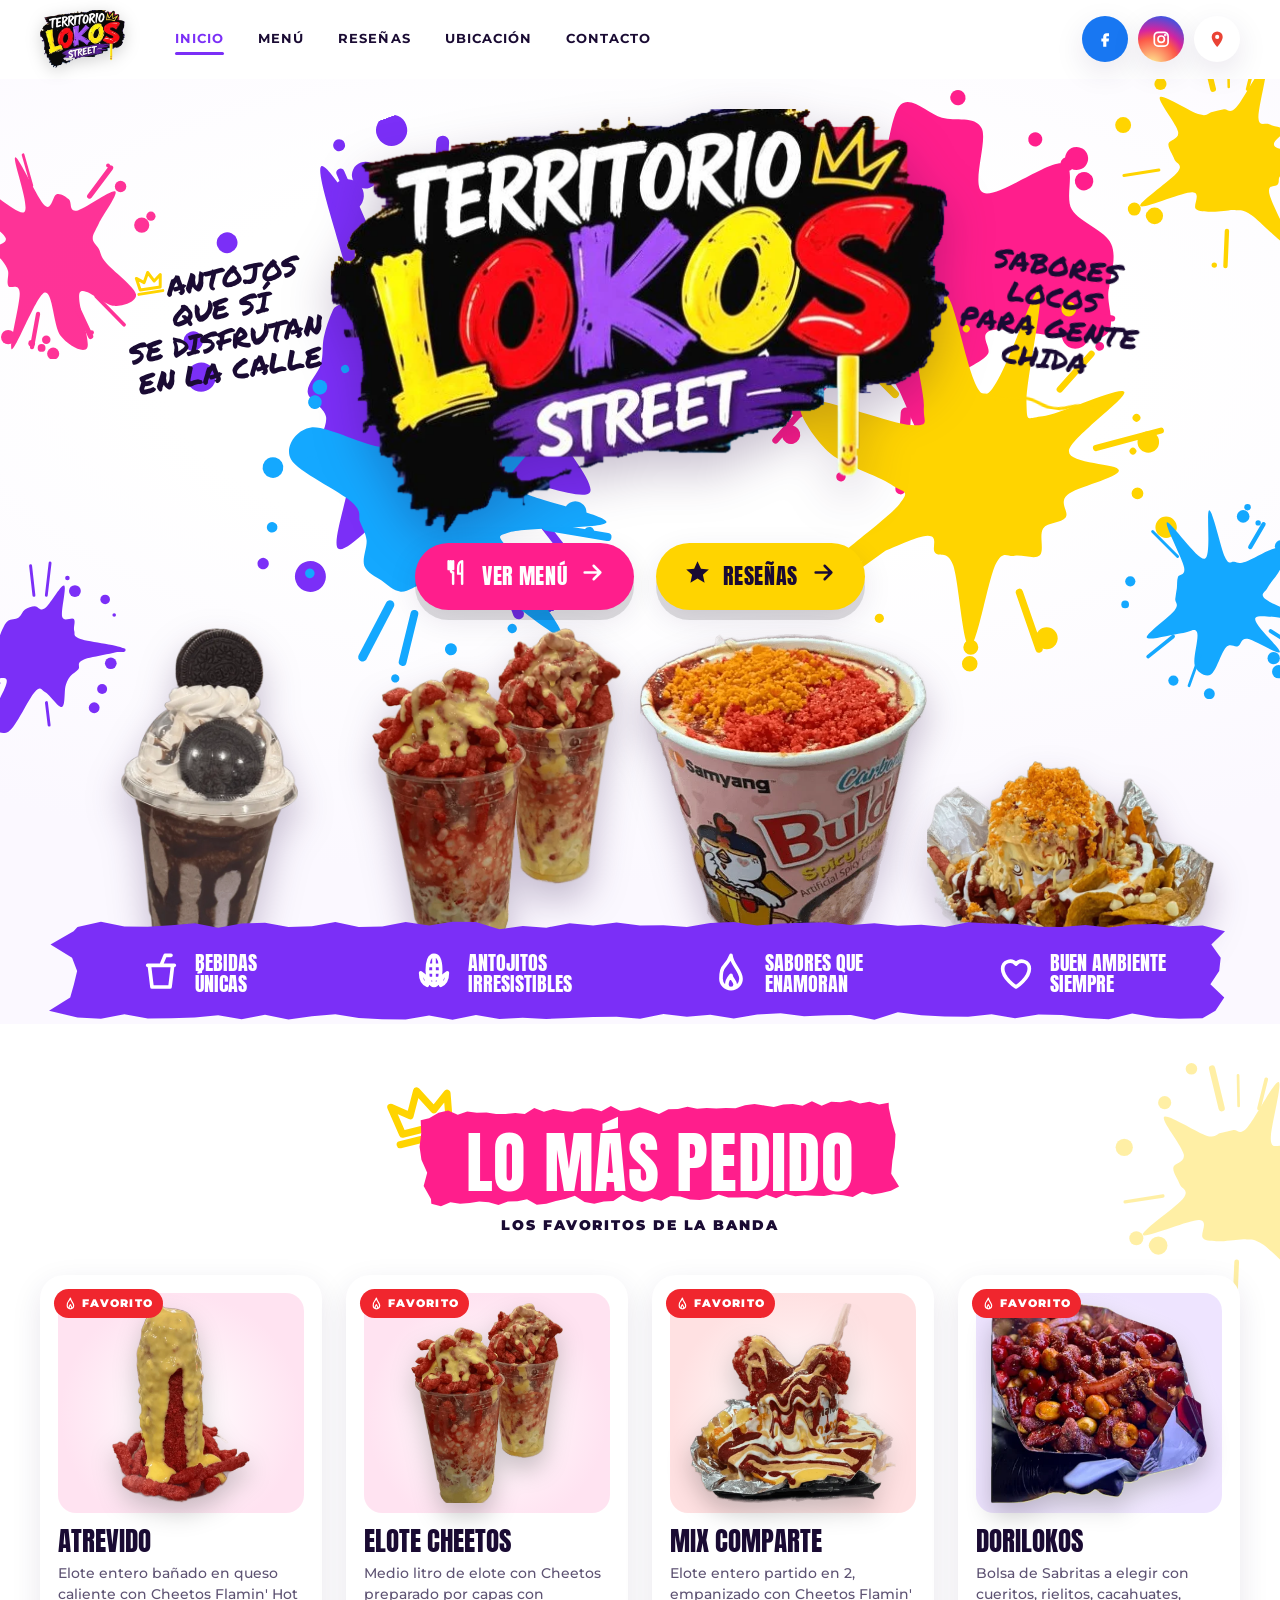
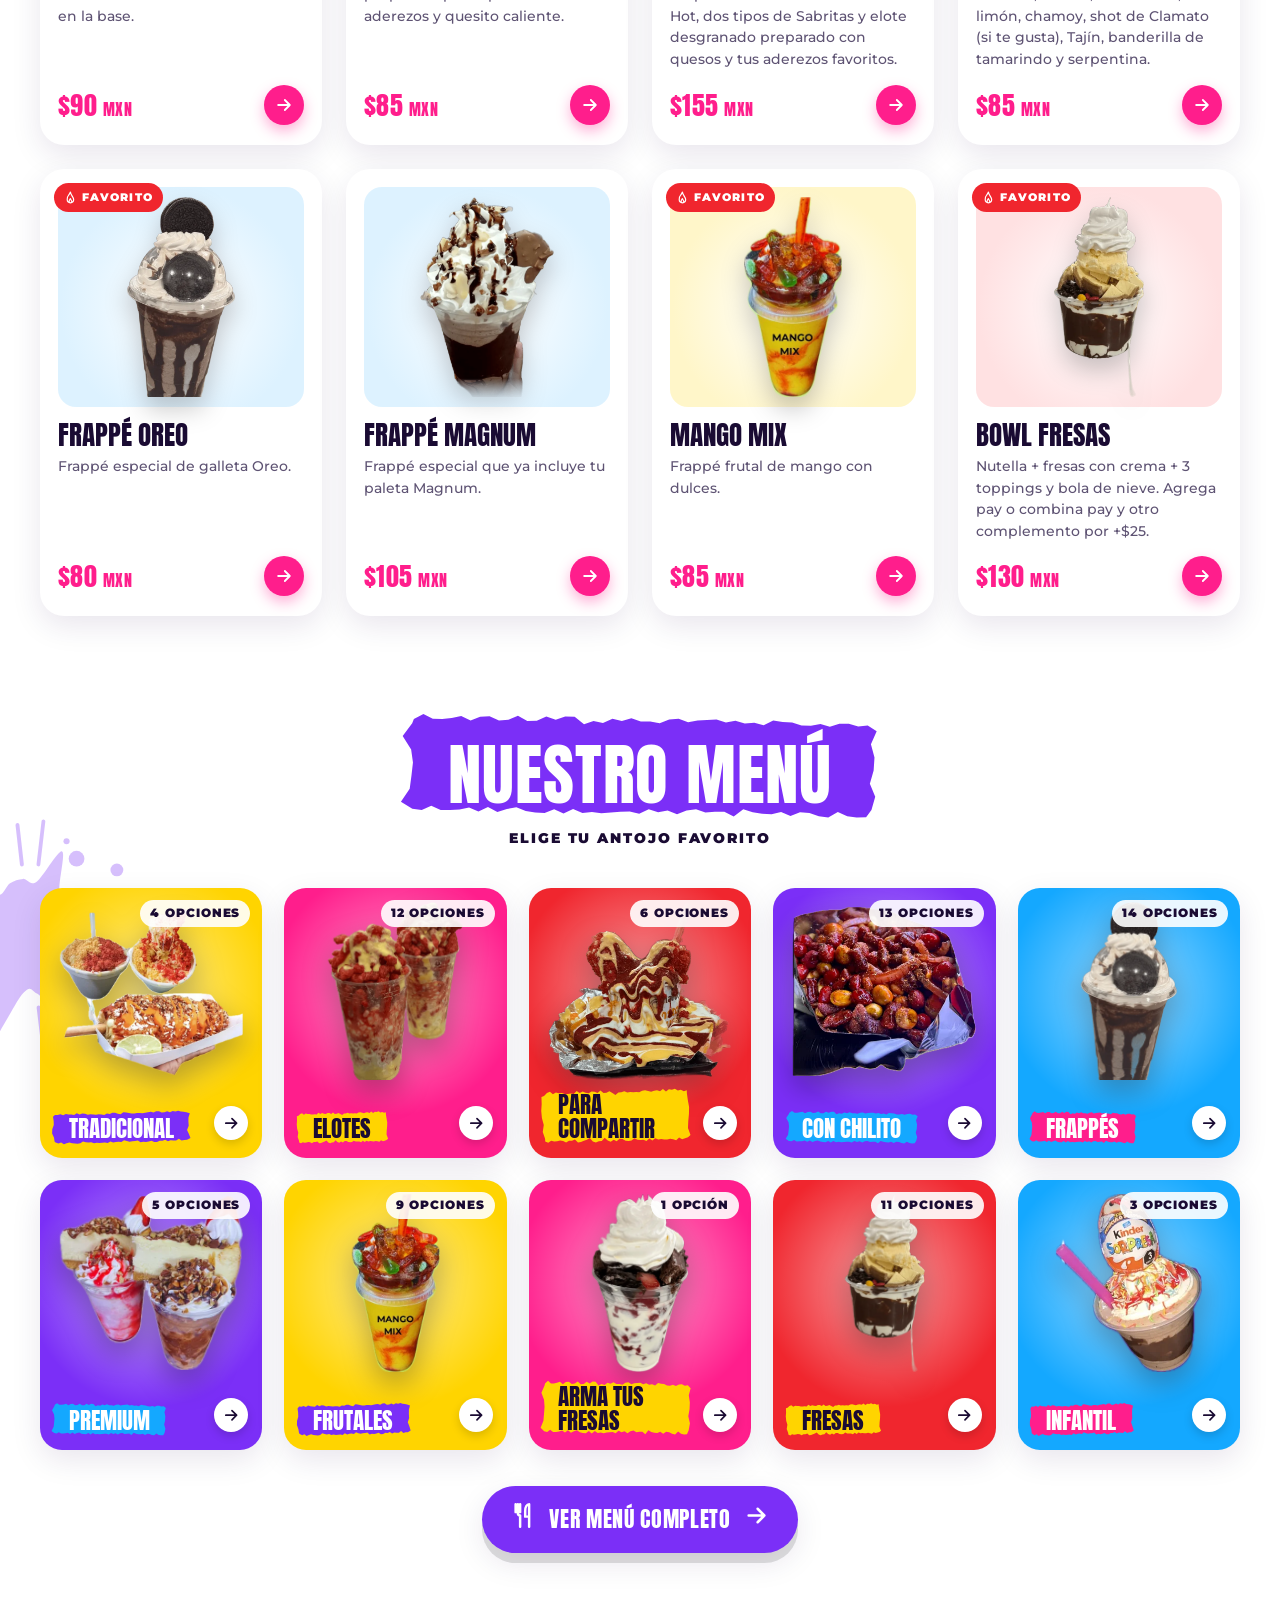
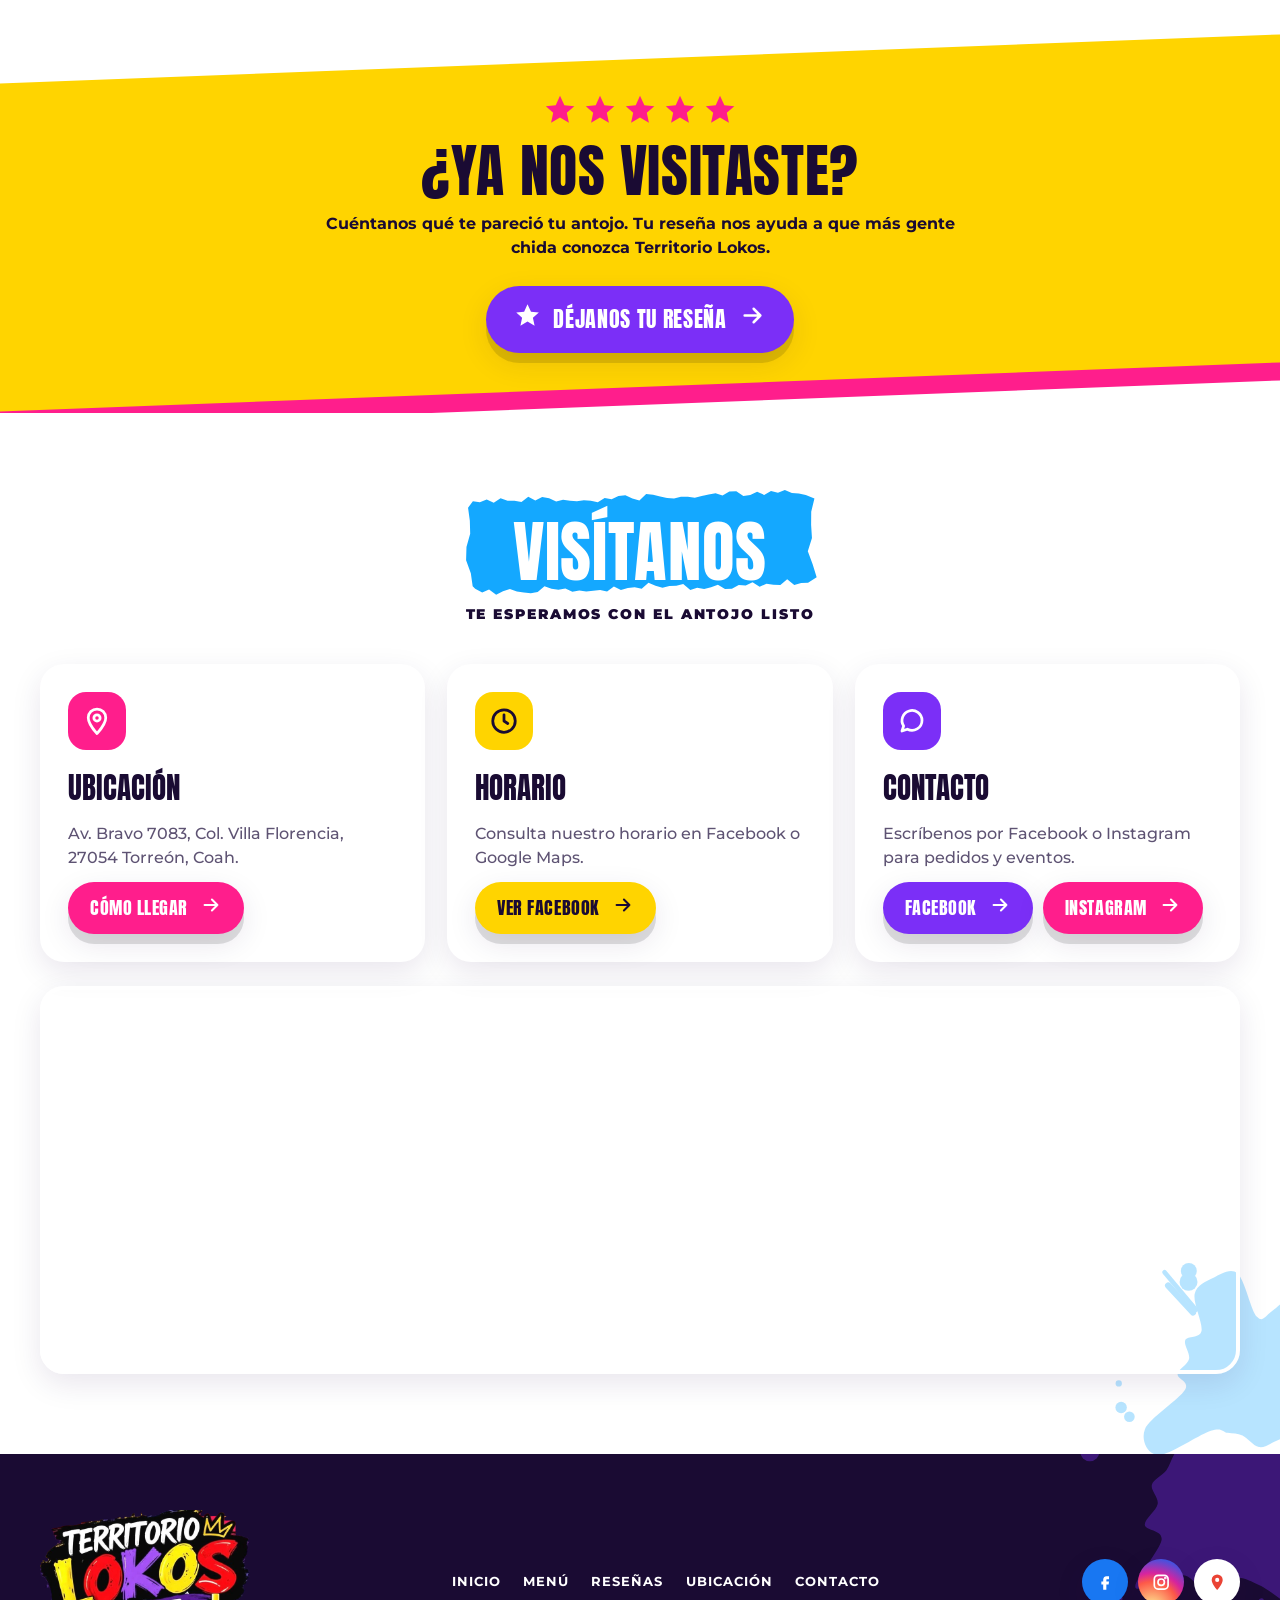
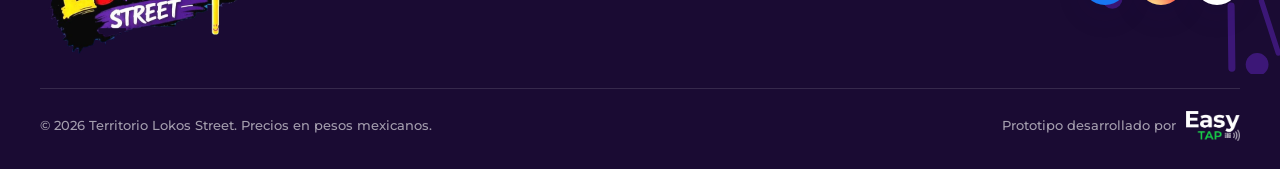
==== commit e1f7ff98: "Add files via upload" ====
--- a/index.html
+++ b/index.html
@@ -34,14 +34,14 @@
   <main>
     <!-- HERO -->
     <section class="hero">
-      <img class="splash" src="assets/img/deco/splash-purple-1.svg" alt="" style="width:520px;left:calc(50% - 470px);top:40px;transform:rotate(-20deg)">
-      <img class="splash" src="assets/img/deco/splash-pink-1.svg" alt="" style="width:430px;left:calc(50% + 60px);top:-10px;transform:rotate(30deg)">
-      <img class="splash" src="assets/img/deco/splash-yellow-1.svg" alt="" style="width:400px;left:calc(50% + 140px);top:200px;transform:rotate(-45deg)">
-      <img class="splash" src="assets/img/deco/splash-blue-1.svg" alt="" style="width:360px;left:calc(50% - 380px);top:250px;transform:rotate(60deg)">
-      <img class="splash" src="assets/img/deco/splash-pink-2.svg" alt="" style="width:220px;left:-60px;top:60px;opacity:.9">
-      <img class="splash" src="assets/img/deco/splash-yellow-2.svg" alt="" style="width:240px;right:-70px;top:-40px">
-      <img class="splash" src="assets/img/deco/splash-blue-2.svg" alt="" style="width:200px;right:-40px;top:420px">
-      <img class="splash" src="assets/img/deco/splash-purple-2.svg" alt="" style="width:180px;left:-50px;top:480px">
+      <span class="splash splash-purple-1" aria-hidden="true" style="width:520px;left:calc(50% - 470px);top:40px;transform:rotate(-20deg)"></span>
+      <span class="splash splash-pink-1" aria-hidden="true" style="width:430px;left:calc(50% + 60px);top:-10px;transform:rotate(30deg)"></span>
+      <span class="splash splash-yellow-1" aria-hidden="true" style="width:400px;left:calc(50% + 140px);top:200px;transform:rotate(-45deg)"></span>
+      <span class="splash splash-blue-1" aria-hidden="true" style="width:360px;left:calc(50% - 380px);top:250px;transform:rotate(60deg)"></span>
+      <span class="splash splash-pink-2" aria-hidden="true" style="width:220px;left:-60px;top:60px;opacity:.9"></span>
+      <span class="splash splash-yellow-2" aria-hidden="true" style="width:240px;right:-70px;top:-40px"></span>
+      <span class="splash splash-blue-2" aria-hidden="true" style="width:200px;right:-40px;top:420px"></span>
+      <span class="splash splash-purple-2" aria-hidden="true" style="width:180px;left:-50px;top:480px"></span>
 
       <div class="container hero-inner">
         <p class="hero-side left"><span class="crown" data-icon="crown"></span>Antojos<br>que sí<br>se disfrutan<br>en la calle</p>
@@ -72,7 +72,7 @@
 
     <!-- FAVORITOS -->
     <section class="section">
-      <img class="splash" src="assets/img/deco/splash-yellow-2.svg" alt="" style="width:260px;right:-90px;top:30px;opacity:.35">
+      <span class="splash splash-yellow-2" aria-hidden="true" style="width:260px;right:-90px;top:30px;opacity:.35"></span>
       <div class="container">
         <div class="section-head reveal">
           <h2 class="display"><span class="crown-doodle" data-icon="crown"></span><span class="brush c-pink">Lo más pedido</span></h2>
@@ -84,7 +84,7 @@
 
     <!-- CATEGORÍAS -->
     <section class="section" style="padding-top:20px">
-      <img class="splash" src="assets/img/deco/splash-purple-2.svg" alt="" style="width:240px;left:-90px;top:120px;opacity:.3">
+      <span class="splash splash-purple-2" aria-hidden="true" style="width:240px;left:-90px;top:120px;opacity:.3"></span>
       <div class="container">
         <div class="section-head reveal">
           <h2 class="display"><span class="brush c-purple b2">Nuestro menú</span></h2>
@@ -107,7 +107,7 @@
 
     <!-- UBICACIÓN Y CONTACTO -->
     <section class="section" id="ubicacion">
-      <img class="splash" src="assets/img/deco/splash-blue-1.svg" alt="" style="width:280px;right:-110px;bottom:-60px;opacity:.3">
+      <span class="splash splash-blue-1" aria-hidden="true" style="width:280px;right:-110px;bottom:-60px;opacity:.3"></span>
       <div class="container">
         <div class="section-head reveal">
           <h2 class="display"><span class="brush c-blue b3">Visítanos</span></h2>
@@ -139,7 +139,7 @@
   </main>
 
   <footer class="site-footer">
-    <img class="splash" src="assets/img/deco/splash-purple-1.svg" alt="" style="width:340px;right:-120px;top:-120px;opacity:.35">
+    <span class="splash splash-purple-1" aria-hidden="true" style="width:340px;right:-120px;top:-120px;opacity:.35"></span>
     <div class="container">
       <div class="cols">
         <img class="logo" src="assets/img/logo.webp" alt="Territorio Lokos Street">
--- a/assets/css/styles.css
+++ b/assets/css/styles.css
@@ -62,6 +62,7 @@
 .icon-btn { width: 46px; height: 46px; border-radius: 50%; display: grid; place-items: center; background: #fff; box-shadow: var(--shadow); transition: transform .15s; }
 .icon-btn:hover { transform: translateY(-2px); }
 .icon-btn.fb { background: #1877F2; color: #fff; }
+.icon-btn.ig { background: radial-gradient(circle at 30% 107%, #fdf497 0%, #fd5949 45%, #d6249f 60%, #285AEB 90%); color: #fff; }
 .menu-toggle { display: none; width: 46px; height: 46px; border-radius: 12px; place-items: center; }
 @media (max-width: 860px) {
   .nav { height: 68px; gap: 12px; }
@@ -310,3 +311,18 @@
 
 
 .display .brush { padding-top: .4em; }
+
+.map-wrap { margin-top: 24px; border-radius: 24px; overflow: hidden; box-shadow: var(--shadow); border: 4px solid #fff; position: relative; z-index: 1; }
+.map-wrap iframe { display: block; width: 100%; height: 380px; border: 0; }
+@media (max-width: 560px) { .map-wrap iframe { height: 280px; } }
+
+/* manchas de pintura incrustadas (menos archivos que subir) */
+.splash { display: block; aspect-ratio: 1; background: center / contain no-repeat; }
+.splash-blue-1 { background-image: url("data:image/svg+xml,%3Csvg%20xmlns%3D%22http%3A%2F%2Fwww.w3.org%2F2000%2Fsvg%22%20viewBox%3D%220%200%20400%20400%22%3E%3Cg%20fill%3D%22%2314A8FF%22%3E%3Cpath%20d%3D%22M292.8%2C200.0%20C274.5%2C211.1%20281.3%2C212.2%20280.4%2C219.8%20C279.4%2C227.4%20290.0%2C239.6%20287.2%2C245.8%20C284.5%2C251.9%20269.0%2C250.4%20264.1%2C256.7%20C259.1%2C263.1%20262.4%2C277.1%20257.7%2C283.7%20C253.1%2C290.2%20243.9%2C292.5%20236.4%2C295.9%20C228.9%2C299.4%20220.5%2C305.7%20212.7%2C304.4%20C204.8%2C303.1%20196.7%2C291.4%20189.3%2C288.0%20C181.9%2C284.7%20175.6%2C285.3%20168.1%2C284.1%20C160.6%2C283.0%20160.5%2C275.8%20144.1%2C281.1%20C127.6%2C286.3%2085.0%2C316.1%2069.3%2C315.8%20C53.6%2C315.4%2043.6%2C294.2%2049.9%2C278.8%20C56.2%2C263.3%2099.1%2C236.1%20106.9%2C222.9%20C114.7%2C209.8%2095.6%2C207.4%2096.6%2C200.0%20C97.6%2C192.6%20111.1%2C186.6%20112.9%2C178.5%20C114.8%2C170.5%20104.6%2C158.2%20107.6%2C151.5%20C110.6%2C144.9%20128.5%2C149.6%20130.7%2C138.6%20C133.0%2C127.6%20118.1%2C98.2%20121.0%2C85.5%20C123.8%2C72.9%20137.6%2C67.3%20147.9%2C62.5%20C158.1%2C57.7%20172.3%2C47.5%20182.6%2C56.7%20C192.9%2C66.0%20201.2%2C109.8%20209.9%2C118.2%20C218.7%2C126.6%20219.3%2C118.9%20235.2%2C107.1%20C251.1%2C95.3%20301.0%2C40.9%20305.4%2C47.4%20C309.7%2C53.8%20265.2%2C127.5%20261.1%2C145.9%20C257.0%2C164.2%20259.2%2C156.4%20280.7%2C157.6%20C302.3%2C158.8%20388.3%2C146.0%20390.3%2C153.1%20C392.3%2C160.1%20311.1%2C188.9%20292.8%2C200.0Z%22%2F%3E%3Ccircle%20cx%3D%22338.2%22%20cy%3D%22337.2%22%20r%3D%224.6%22%2F%3E%3Ccircle%20cx%3D%2227.7%22%20cy%3D%22261.0%22%20r%3D%227.6%22%2F%3E%3Ccircle%20cx%3D%22278.4%22%20cy%3D%2271.6%22%20r%3D%2212.3%22%2F%3E%3Ccircle%20cx%3D%22189.6%22%20cy%3D%22361.0%22%20r%3D%225.3%22%2F%3E%3Ccircle%20cx%3D%22341.1%22%20cy%3D%22267.4%22%20r%3D%226.7%22%2F%3E%3Ccircle%20cx%3D%2212.5%22%20cy%3D%22213.5%22%20r%3D%224.5%22%2F%3E%3Ccircle%20cx%3D%2215.9%22%20cy%3D%22247.9%22%20r%3D%228.2%22%2F%3E%3Ccircle%20cx%3D%22112.2%22%20cy%3D%2268.4%22%20r%3D%2212.8%22%2F%3E%3Ccircle%20cx%3D%22112.6%22%20cy%3D%2252.7%22%20r%3D%2211.4%22%2F%3E%3Ccircle%20cx%3D%22305.0%22%20cy%3D%2269.1%22%20r%3D%225.6%22%2F%3E%3Ccircle%20cx%3D%2267.3%22%20cy%3D%22337.7%22%20r%3D%2211.5%22%2F%3E%3Ccircle%20cx%3D%22124.3%22%20cy%3D%22371.7%22%20r%3D%225.9%22%2F%3E%3Ccircle%20cx%3D%22355.1%22%20cy%3D%22196.9%22%20r%3D%225.2%22%2F%3E%3Ccircle%20cx%3D%2286.0%22%20cy%3D%22299.3%22%20r%3D%229.6%22%2F%3E%3Cpath%20d%3D%22M118.5%2C111.9%20L83.1%2C73.6%22%20stroke%3D%22%2314A8FF%22%20stroke-width%3D%229.1%22%20stroke-linecap%3D%22round%22%2F%3E%3Cpath%20d%3D%22M122.8%2C108.1%20L77.9%2C54.7%22%20stroke%3D%22%2314A8FF%22%20stroke-width%3D%226.6%22%20stroke-linecap%3D%22round%22%2F%3E%3Cpath%20d%3D%22M264.3%2C301.3%20L299.5%2C356.8%22%20stroke%3D%22%2314A8FF%22%20stroke-width%3D%229.7%22%20stroke-linecap%3D%22round%22%2F%3E%3Cpath%20d%3D%22M286.7%2C282.9%20L326.5%2C321.0%22%20stroke%3D%22%2314A8FF%22%20stroke-width%3D%228.7%22%20stroke-linecap%3D%22round%22%2F%3E%3Cpath%20d%3D%22M276.3%2C107.4%20L320.0%2C54.4%22%20stroke%3D%22%2314A8FF%22%20stroke-width%3D%228.9%22%20stroke-linecap%3D%22round%22%2F%3E%3C%2Fg%3E%3C%2Fsvg%3E"); }
+.splash-blue-2 { background-image: url("data:image/svg+xml,%3Csvg%20xmlns%3D%22http%3A%2F%2Fwww.w3.org%2F2000%2Fsvg%22%20viewBox%3D%220%200%20400%20400%22%3E%3Cg%20fill%3D%22%2314A8FF%22%3E%3Cpath%20d%3D%22M290.7%2C200.0%20C302.9%2C210.9%20372.7%2C235.5%20369.4%2C241.8%20C366.2%2C248.0%20279.4%2C226.6%20271.1%2C237.3%20C262.8%2C248.0%20322.4%2C299.0%20319.7%2C306.0%20C317.0%2C313.1%20269.0%2C281.6%20255.0%2C279.6%20C241.0%2C277.7%20243.0%2C291.5%20235.8%2C294.3%20C228.6%2C297.2%20220.8%2C287.5%20211.8%2C297.0%20C202.8%2C306.4%20192.0%2C345.1%20181.7%2C351.1%20C171.3%2C357.0%20154.2%2C346.9%20149.6%2C332.8%20C145.0%2C318.7%20158.6%2C277.1%20154.1%2C266.4%20C149.6%2C255.7%20139.4%2C266.8%20122.6%2C268.5%20C105.8%2C270.3%2055.6%2C284.7%2053.4%2C277.0%20C51.2%2C269.3%2099.8%2C235.2%20109.4%2C222.3%20C118.9%2C209.5%20109.8%2C207.3%20110.5%2C200.0%20C111.2%2C192.7%20112.8%2C186.1%20113.7%2C178.7%20C114.6%2C171.4%20113.5%2C162.9%20115.9%2C155.9%20C118.3%2C148.8%20131.7%2C154.5%20128.1%2C136.3%20C124.5%2C118.1%2087.3%2C49.4%2094.1%2C46.6%20C101.0%2C43.9%20155.4%2C123.6%20169.5%2C119.6%20C183.5%2C115.6%20171.7%2C23.2%20178.5%2C22.7%20C185.2%2C22.2%20201.8%2C99.5%20210.1%2C116.6%20C218.4%2C133.8%20221.3%2C124.1%20228.2%2C125.6%20C235.1%2C127.0%20237.1%2C129.9%20251.5%2C125.4%20C265.8%2C121.0%20302.5%2C97.1%20314.2%2C98.8%20C326.0%2C100.6%20325.0%2C123.1%20321.9%2C136.0%20C318.9%2C148.9%20301.0%2C165.7%20295.7%2C176.4%20C290.5%2C187.1%20278.4%2C189.1%20290.7%2C200.0Z%22%2F%3E%3Ccircle%20cx%3D%22106.8%22%20cy%3D%22363.1%22%20r%3D%2210.2%22%2F%3E%3Ccircle%20cx%3D%22317.3%22%20cy%3D%22345.4%22%20r%3D%2213.3%22%2F%3E%3Ccircle%20cx%3D%22255.1%22%20cy%3D%2216.3%22%20r%3D%226.5%22%2F%3E%3Ccircle%20cx%3D%22178.7%22%20cy%3D%22389.6%22%20r%3D%2210.9%22%2F%3E%3Ccircle%20cx%3D%22356.9%22%20cy%3D%22147.9%22%20r%3D%228.6%22%2F%3E%3Ccircle%20cx%3D%22307.4%22%20cy%3D%22318.3%22%20r%3D%2212.3%22%2F%3E%3Ccircle%20cx%3D%22383.9%22%20cy%3D%22193.3%22%20r%3D%2212.6%22%2F%3E%3Ccircle%20cx%3D%2210.3%22%20cy%3D%22210.8%22%20r%3D%227.7%22%2F%3E%3Ccircle%20cx%3D%22358.9%22%20cy%3D%22251.8%22%20r%3D%2213.2%22%2F%3E%3Ccircle%20cx%3D%22336.5%22%20cy%3D%22111.7%22%20r%3D%2212.0%22%2F%3E%3Ccircle%20cx%3D%22246.3%22%20cy%3D%2234.8%22%20r%3D%2212.6%22%2F%3E%3Ccircle%20cx%3D%22321.7%22%20cy%3D%2294.6%22%20r%3D%2212.0%22%2F%3E%3Ccircle%20cx%3D%2220.6%22%20cy%3D%22164.7%22%20r%3D%2210.2%22%2F%3E%3Ccircle%20cx%3D%22276.3%22%20cy%3D%2247.8%22%20r%3D%225.4%22%2F%3E%3Cpath%20d%3D%22M159.6%2C313.0%20L138.0%2C373.6%22%20stroke%3D%22%2314A8FF%22%20stroke-width%3D%225.5%22%20stroke-linecap%3D%22round%22%2F%3E%3Cpath%20d%3D%22M301.4%2C264.2%20L339.6%2C288.4%22%20stroke%3D%22%2314A8FF%22%20stroke-width%3D%227.9%22%20stroke-linecap%3D%22round%22%2F%3E%3Cpath%20d%3D%22M115.2%2C115.1%20L65.2%2C65.1%22%20stroke%3D%22%2314A8FF%22%20stroke-width%3D%225.7%22%20stroke-linecap%3D%22round%22%2F%3E%3Cpath%20d%3D%22M106.3%2C275.0%20L56.2%2C315.2%22%20stroke%3D%22%2314A8FF%22%20stroke-width%3D%227.2%22%20stroke-linecap%3D%22round%22%2F%3E%3Cpath%20d%3D%22M260.4%2C96.3%20L287.2%2C50.3%22%20stroke%3D%22%2314A8FF%22%20stroke-width%3D%228.4%22%20stroke-linecap%3D%22round%22%2F%3E%3C%2Fg%3E%3C%2Fsvg%3E"); }
+.splash-pink-1 { background-image: url("data:image/svg+xml,%3Csvg%20xmlns%3D%22http%3A%2F%2Fwww.w3.org%2F2000%2Fsvg%22%20viewBox%3D%220%200%20400%20400%22%3E%3Cg%20fill%3D%22%23FF1E8C%22%3E%3Cpath%20d%3D%22M285.2%2C200.0%20C271.4%2C210.9%20291.8%2C215.3%20291.3%2C222.5%20C290.7%2C229.7%20285.4%2C236.3%20281.9%2C243.0%20C278.5%2C249.7%20270.1%2C249.2%20270.6%2C262.5%20C271.1%2C275.9%20290.8%2C318.1%20284.9%2C323.0%20C279.0%2C327.9%20247.5%2C299.5%20234.9%2C292.1%20C222.4%2C284.7%20217.2%2C278.8%20209.6%2C278.8%20C201.9%2C278.8%20196.0%2C290.5%20188.8%2C292.1%20C181.6%2C293.7%20174.0%2C290.0%20166.5%2C288.3%20C159.0%2C286.5%20148.9%2C286.7%20143.7%2C281.6%20C138.4%2C276.5%20138.5%2C264.5%20134.9%2C257.7%20C131.3%2C250.9%20128.2%2C246.3%20122.1%2C240.9%20C116.0%2C235.4%2098.4%2C231.9%2098.2%2C225.1%20C97.9%2C218.3%20116.7%2C207.4%20120.6%2C200.0%20C124.5%2C192.6%20123.9%2C188.8%20121.7%2C180.7%20C119.5%2C172.6%20107.6%2C159.9%20107.6%2C151.5%20C107.5%2C143.1%20121.8%2C145.2%20121.4%2C130.4%20C121.0%2C115.5%20101.2%2C75.2%20105.0%2C62.4%20C108.9%2C49.6%20131.8%2C56.7%20144.4%2C53.5%20C157.1%2C50.3%20169.6%2C36.5%20181.0%2C43.3%20C192.4%2C50.2%20199.1%2C96.2%20212.8%2C94.7%20C226.4%2C93.1%20249.7%2C38.8%20262.9%2C34.2%20C276.1%2C29.6%20279.0%2C60.0%20291.8%2C67.1%20C304.5%2C74.1%20328.1%2C68.3%20339.4%2C76.5%20C350.7%2C84.7%20353.6%2C102.9%20359.4%2C116.3%20C365.3%2C129.7%20386.9%2C143.0%20374.5%2C157.0%20C362.1%2C170.9%20299.1%2C189.1%20285.2%2C200.0Z%22%2F%3E%3Ccircle%20cx%3D%22348.1%22%20cy%3D%22326.2%22%20r%3D%225.2%22%2F%3E%3Ccircle%20cx%3D%22271.8%22%20cy%3D%2223.7%22%20r%3D%2210.7%22%2F%3E%3Ccircle%20cx%3D%22266.9%22%20cy%3D%2232.5%22%20r%3D%226.4%22%2F%3E%3Ccircle%20cx%3D%22230.0%22%20cy%3D%22389.7%22%20r%3D%224.4%22%2F%3E%3Ccircle%20cx%3D%22147.9%22%20cy%3D%2229.9%22%20r%3D%227.1%22%2F%3E%3Ccircle%20cx%3D%22377.8%22%20cy%3D%22164.3%22%20r%3D%224.1%22%2F%3E%3Ccircle%20cx%3D%22170.2%22%20cy%3D%22379.1%22%20r%3D%228.6%22%2F%3E%3Ccircle%20cx%3D%22229.6%22%20cy%3D%2227.5%22%20r%3D%226.6%22%2F%3E%3Ccircle%20cx%3D%22288.4%22%20cy%3D%2238.5%22%20r%3D%228.6%22%2F%3E%3Ccircle%20cx%3D%22353.0%22%20cy%3D%22166.8%22%20r%3D%2212.5%22%2F%3E%3Ccircle%20cx%3D%2267.8%22%20cy%3D%22277.1%22%20r%3D%2211.4%22%2F%3E%3Ccircle%20cx%3D%22366.4%22%20cy%3D%22263.5%22%20r%3D%2212.4%22%2F%3E%3Ccircle%20cx%3D%22164.5%22%20cy%3D%22354.9%22%20r%3D%227.9%22%2F%3E%3Ccircle%20cx%3D%2248.7%22%20cy%3D%22212.9%22%20r%3D%226.6%22%2F%3E%3Cpath%20d%3D%22M80.3%2C191.8%20L30.4%2C188.4%22%20stroke%3D%22%23FF1E8C%22%20stroke-width%3D%226.9%22%20stroke-linecap%3D%22round%22%2F%3E%3Cpath%20d%3D%22M304.7%2C141.3%20L355.0%2C113.1%22%20stroke%3D%22%23FF1E8C%22%20stroke-width%3D%226.0%22%20stroke-linecap%3D%22round%22%2F%3E%3Cpath%20d%3D%22M252.6%2C307.9%20L283.8%2C372.0%22%20stroke%3D%22%23FF1E8C%22%20stroke-width%3D%229.7%22%20stroke-linecap%3D%22round%22%2F%3E%3Cpath%20d%3D%22M312.7%2C158.8%20L374.9%2C136.1%22%20stroke%3D%22%23FF1E8C%22%20stroke-width%3D%225.7%22%20stroke-linecap%3D%22round%22%2F%3E%3Cpath%20d%3D%22M175.6%2C317.5%20L160.4%2C390.9%22%20stroke%3D%22%23FF1E8C%22%20stroke-width%3D%226.0%22%20stroke-linecap%3D%22round%22%2F%3E%3C%2Fg%3E%3C%2Fsvg%3E"); }
+.splash-pink-2 { background-image: url("data:image/svg+xml,%3Csvg%20xmlns%3D%22http%3A%2F%2Fwww.w3.org%2F2000%2Fsvg%22%20viewBox%3D%220%200%20400%20400%22%3E%3Cg%20fill%3D%22%23FF1E8C%22%3E%3Cpath%20d%3D%22M288.9%2C200.0%20C292.9%2C207.4%20290.7%2C211.4%20301.9%2C225.1%20C313.1%2C238.8%20353.9%2C269.0%20356.3%2C282.1%20C358.8%2C295.1%20333.7%2C304.0%20316.8%2C303.4%20C299.8%2C302.9%20262.6%2C266.2%20254.4%2C278.8%20C246.3%2C291.4%20273.8%2C365.8%20267.9%2C379.0%20C262.0%2C392.1%20232.1%2C374.4%20219.2%2C357.8%20C206.2%2C341.2%20205.1%2C275.2%20190.4%2C279.3%20C175.7%2C283.4%20138.5%2C382.1%20130.9%2C382.2%20C123.3%2C382.3%20146.1%2C299.0%20144.9%2C279.8%20C143.8%2C260.6%20127.7%2C273.8%20124.2%2C267.2%20C120.6%2C260.6%20125.5%2C247.7%20123.7%2C240.1%20C121.9%2C232.4%20117.9%2C228.0%20113.3%2C221.4%20C108.7%2C214.7%2095.1%2C206.9%2096.1%2C200.0%20C97.1%2C193.1%20123.3%2C191.3%20119.4%2C180.1%20C115.5%2C169.0%2080.7%2C148.8%2072.9%2C133.3%20C65.0%2C117.7%2058.6%2C86.8%2072.1%2C86.7%20C85.5%2C86.5%20142.6%2C141.4%20153.4%2C132.5%20C164.2%2C123.6%20130.6%2C35.2%20136.8%2C33.2%20C142.9%2C31.3%20177.8%2C109.7%20190.4%2C120.9%20C202.9%2C132.1%20204.8%2C102.3%20212.1%2C100.4%20C219.4%2C98.5%20228.3%2C104.7%20234.3%2C109.7%20C240.3%2C114.7%20234.0%2C132.8%20248.1%2C130.4%20C262.1%2C127.9%20311.6%2C91.2%20318.4%2C95.1%20C325.3%2C98.9%20295.8%2C139.0%20289.0%2C153.3%20C282.2%2C167.6%20277.7%2C173.1%20277.7%2C180.9%20C277.6%2C188.6%20284.8%2C192.6%20288.9%2C200.0Z%22%2F%3E%3Ccircle%20cx%3D%2224.6%22%20cy%3D%22131.5%22%20r%3D%227.3%22%2F%3E%3Ccircle%20cx%3D%22328.3%22%20cy%3D%2286.5%22%20r%3D%2210.4%22%2F%3E%3Ccircle%20cx%3D%22193.2%22%20cy%3D%22365.1%22%20r%3D%227.7%22%2F%3E%3Ccircle%20cx%3D%22184.7%22%20cy%3D%22379.9%22%20r%3D%227.1%22%2F%3E%3Ccircle%20cx%3D%22166.7%22%20cy%3D%22371.4%22%20r%3D%226.1%22%2F%3E%3Ccircle%20cx%3D%22275.5%22%20cy%3D%22352.0%22%20r%3D%224.5%22%2F%3E%3Ccircle%20cx%3D%22383.5%22%20cy%3D%22140.3%22%20r%3D%228.4%22%2F%3E%3Ccircle%20cx%3D%2220.0%22%20cy%3D%22166.5%22%20r%3D%2213.0%22%2F%3E%3Ccircle%20cx%3D%2218.1%22%20cy%3D%22207.3%22%20r%3D%229.1%22%2F%3E%3Ccircle%20cx%3D%22366.8%22%20cy%3D%22156.5%22%20r%3D%2213.8%22%2F%3E%3Ccircle%20cx%3D%2234.4%22%20cy%3D%22248.7%22%20r%3D%2210.1%22%2F%3E%3Ccircle%20cx%3D%22305.6%22%20cy%3D%2248.3%22%20r%3D%223.6%22%2F%3E%3Ccircle%20cx%3D%22205.8%22%20cy%3D%22390.3%22%20r%3D%2211.0%22%2F%3E%3Ccircle%20cx%3D%22124.0%22%20cy%3D%22360.2%22%20r%3D%2213.1%22%2F%3E%3Cpath%20d%3D%22M167.0%2C84.6%20L151.1%2C28.7%22%20stroke%3D%22%23FF1E8C%22%20stroke-width%3D%225.1%22%20stroke-linecap%3D%22round%22%2F%3E%3Cpath%20d%3D%22M283.9%2C285.8%20L334.7%2C337.7%22%20stroke%3D%22%23FF1E8C%22%20stroke-width%3D%226.7%22%20stroke-linecap%3D%22round%22%2F%3E%3Cpath%20d%3D%22M178.3%2C318.0%20L167.3%2C378.3%22%20stroke%3D%22%23FF1E8C%22%20stroke-width%3D%227.7%22%20stroke-linecap%3D%22round%22%2F%3E%3Cpath%20d%3D%22M250.6%2C308.8%20L273.9%2C359.0%22%20stroke%3D%22%23FF1E8C%22%20stroke-width%3D%229.6%22%20stroke-linecap%3D%22round%22%2F%3E%3Cpath%20d%3D%22M271.9%2C103.9%20L310.4%2C52.5%22%20stroke%3D%22%23FF1E8C%22%20stroke-width%3D%229.1%22%20stroke-linecap%3D%22round%22%2F%3E%3C%2Fg%3E%3C%2Fsvg%3E"); }
+.splash-purple-1 { background-image: url("data:image/svg+xml,%3Csvg%20xmlns%3D%22http%3A%2F%2Fwww.w3.org%2F2000%2Fsvg%22%20viewBox%3D%220%200%20400%20400%22%3E%3Cg%20fill%3D%22%237B2FF7%22%3E%3Cpath%20d%3D%22M294.2%2C200.0%20C296.2%2C207.2%20298.2%2C217.0%20294.3%2C223.2%20C290.4%2C229.4%20273.8%2C229.8%20270.8%2C237.2%20C267.9%2C244.6%20273.8%2C253.1%20276.3%2C267.6%20C278.8%2C282.1%20292.3%2C319.3%20285.7%2C324.1%20C279.1%2C328.9%20249.1%2C302.8%20236.6%2C296.5%20C224.1%2C290.3%20218.5%2C287.5%20210.5%2C286.7%20C202.6%2C285.9%20196.6%2C290.4%20188.9%2C291.8%20C181.1%2C293.2%20171.8%2C296.3%20164.0%2C295.0%20C156.2%2C293.7%20154.6%2C283.3%20142.1%2C283.9%20C129.6%2C284.5%2092.7%2C305.3%2088.9%2C298.4%20C85.2%2C291.5%20117.6%2C254.6%20119.5%2C242.3%20C121.3%2C230.0%20100.5%2C231.7%2099.8%2C224.7%20C99.0%2C217.7%20113.5%2C207.9%20114.9%2C200.0%20C116.3%2C192.1%20106.4%2C183.9%20108.1%2C177.4%20C109.8%2C170.8%20120.6%2C166.6%20125.0%2C160.6%20C129.4%2C154.7%20130.5%2C147.8%20134.3%2C141.8%20C138.1%2C135.8%20142.7%2C129.9%20148.0%2C124.6%20C153.2%2C119.3%20161.0%2C128.1%20166.0%2C110.3%20C171.0%2C92.4%20170.6%2C15.9%20177.9%2C17.6%20C185.1%2C19.3%20200.1%2C105.5%20209.7%2C120.3%20C219.3%2C135.2%20223.8%2C112.6%20235.3%2C106.8%20C246.8%2C101.1%20266.7%2C86.3%20278.7%2C86.0%20C290.7%2C85.6%20294.9%2C99.3%20307.5%2C104.7%20C320.2%2C110.2%20359.0%2C106.3%20354.7%2C118.8%20C350.5%2C131.3%20292.1%2C166.2%20282.0%2C179.8%20C271.9%2C193.3%20292.1%2C192.8%20294.2%2C200.0Z%22%2F%3E%3Ccircle%20cx%3D%22231.9%22%20cy%3D%22388.8%22%20r%3D%2213.4%22%2F%3E%3Ccircle%20cx%3D%2261.6%22%20cy%3D%22311.3%22%20r%3D%2211.9%22%2F%3E%3Ccircle%20cx%3D%2230.8%22%20cy%3D%22289.5%22%20r%3D%224.4%22%2F%3E%3Ccircle%20cx%3D%22188.5%22%20cy%3D%2245.7%22%20r%3D%2212.7%22%2F%3E%3Ccircle%20cx%3D%22384.5%22%20cy%3D%22146.0%22%20r%3D%2210.3%22%2F%3E%3Ccircle%20cx%3D%22322.0%22%20cy%3D%2284.5%22%20r%3D%226.3%22%2F%3E%3Ccircle%20cx%3D%22369.8%22%20cy%3D%22245.5%22%20r%3D%226.0%22%2F%3E%3Ccircle%20cx%3D%22195.8%22%20cy%3D%227.1%22%20r%3D%224.6%22%2F%3E%3Ccircle%20cx%3D%22206.9%22%20cy%3D%2235.6%22%20r%3D%2210.3%22%2F%3E%3Ccircle%20cx%3D%2235.1%22%20cy%3D%22138.5%22%20r%3D%2211.2%22%2F%3E%3Ccircle%20cx%3D%22237.7%22%20cy%3D%2210.1%22%20r%3D%2212.0%22%2F%3E%3Ccircle%20cx%3D%22347.3%22%20cy%3D%22275.4%22%20r%3D%225.5%22%2F%3E%3Ccircle%20cx%3D%2289.2%22%20cy%3D%2248.1%22%20r%3D%228.0%22%2F%3E%3Ccircle%20cx%3D%2238.8%22%20cy%3D%22110.3%22%20r%3D%227.5%22%2F%3E%3Cpath%20d%3D%22M237.0%2C314.2%20L256.8%2C375.3%22%20stroke%3D%22%237B2FF7%22%20stroke-width%3D%226.3%22%20stroke-linecap%3D%22round%22%2F%3E%3Cpath%20d%3D%22M303.3%2C261.0%20L352.7%2C290.1%22%20stroke%3D%22%237B2FF7%22%20stroke-width%3D%228.5%22%20stroke-linecap%3D%22round%22%2F%3E%3Cpath%20d%3D%22M201.3%2C320.0%20L202.2%2C393.1%22%20stroke%3D%22%237B2FF7%22%20stroke-width%3D%228.3%22%20stroke-linecap%3D%22round%22%2F%3E%3Cpath%20d%3D%22M247.0%2C89.6%20L271.5%2C32.1%22%20stroke%3D%22%237B2FF7%22%20stroke-width%3D%229.9%22%20stroke-linecap%3D%22round%22%2F%3E%3Cpath%20d%3D%22M192.7%2C80.2%20L189.5%2C27.3%22%20stroke%3D%22%237B2FF7%22%20stroke-width%3D%226.4%22%20stroke-linecap%3D%22round%22%2F%3E%3C%2Fg%3E%3C%2Fsvg%3E"); }
+.splash-purple-2 { background-image: url("data:image/svg+xml,%3Csvg%20xmlns%3D%22http%3A%2F%2Fwww.w3.org%2F2000%2Fsvg%22%20viewBox%3D%220%200%20400%20400%22%3E%3Cg%20fill%3D%22%237B2FF7%22%3E%3Cpath%20d%3D%22M386.2%2C200.0%20C387.3%2C207.7%20313.3%2C216.3%20296.5%2C223.8%20C279.7%2C231.2%20290.1%2C238.7%20285.3%2C244.8%20C280.5%2C250.8%20272.5%2C253.8%20267.8%2C260.0%20C263.0%2C266.3%20260.0%2C270.9%20256.8%2C282.3%20C253.7%2C293.8%20256.4%2C326.6%20248.9%2C328.9%20C241.3%2C331.1%20221.7%2C301.6%20211.7%2C296.0%20C201.6%2C290.4%20201.9%2C280.9%20188.4%2C295.4%20C174.9%2C309.9%20146.9%2C372.6%20130.5%2C383.2%20C114.1%2C393.9%2090.8%2C379.0%2089.9%2C359.5%20C89.0%2C340.1%20134.5%2C278.4%20124.9%2C266.6%20C115.2%2C254.7%2035.4%2C295.4%2031.8%2C288.3%20C28.3%2C281.1%2092.5%2C238.5%20103.5%2C223.8%20C114.5%2C209.1%2096.9%2C207.7%2097.7%2C200.0%20C98.4%2C192.3%20105.0%2C184.7%20108.2%2C177.4%20C111.3%2C170.1%20113.0%2C162.9%20116.5%2C156.2%20C120.0%2C149.5%20123.2%2C141.5%20129.1%2C137.2%20C135.0%2C132.9%20145.7%2C134.5%20151.9%2C130.4%20C158.2%2C126.2%20160.6%2C116.4%20166.7%2C112.1%20C172.8%2C107.9%20181.1%2C105.3%20188.4%2C104.8%20C195.8%2C104.4%20200.1%2C117.3%20211.0%2C109.6%20C221.8%2C102.0%20247.1%2C55.8%20253.5%2C59.0%20C259.9%2C62.1%20245.7%2C116.2%20249.3%2C128.6%20C252.9%2C141.0%20270.8%2C128.1%20275.2%2C133.4%20C279.7%2C138.6%20273.6%2C152.6%20276.1%2C160.1%20C278.5%2C167.5%20271.6%2C171.2%20289.9%2C177.8%20C308.3%2C184.5%20385.1%2C192.3%20386.2%2C200.0Z%22%2F%3E%3Ccircle%20cx%3D%2280.6%22%20cy%3D%2297.5%22%20r%3D%224.5%22%2F%3E%3Ccircle%20cx%3D%2222.5%22%20cy%3D%22163.8%22%20r%3D%225.9%22%2F%3E%3Ccircle%20cx%3D%22277.6%22%20cy%3D%2271.2%22%20r%3D%2213.1%22%2F%3E%3Ccircle%20cx%3D%22357.3%22%20cy%3D%22231.7%22%20r%3D%2213.0%22%2F%3E%3Ccircle%20cx%3D%2237.3%22%20cy%3D%22271.2%22%20r%3D%225.7%22%2F%3E%3Ccircle%20cx%3D%22364.9%22%20cy%3D%22124.4%22%20r%3D%224.0%22%2F%3E%3Ccircle%20cx%3D%22338.1%22%20cy%3D%22288.8%22%20r%3D%2211.1%22%2F%3E%3Ccircle%20cx%3D%2297.4%22%20cy%3D%22315.9%22%20r%3D%2210.3%22%2F%3E%3Ccircle%20cx%3D%2224.1%22%20cy%3D%22192.6%22%20r%3D%225.4%22%2F%3E%3Ccircle%20cx%3D%22260.9%22%20cy%3D%2242.1%22%20r%3D%225.1%22%2F%3E%3Ccircle%20cx%3D%22320.4%22%20cy%3D%22330.6%22%20r%3D%2212.0%22%2F%3E%3Ccircle%20cx%3D%2210.9%22%20cy%3D%22158.7%22%20r%3D%2213.8%22%2F%3E%3Ccircle%20cx%3D%2292.6%22%20cy%3D%2285.9%22%20r%3D%229.2%22%2F%3E%3Ccircle%20cx%3D%22344.8%22%20cy%3D%2289.9%22%20r%3D%2210.7%22%2F%3E%3Cpath%20d%3D%22M320.0%2C201.5%20L386.2%2C202.3%22%20stroke%3D%22%237B2FF7%22%20stroke-width%3D%228.2%22%20stroke-linecap%3D%22round%22%2F%3E%3Cpath%20d%3D%22M214.0%2C80.8%20L222.4%2C8.9%22%20stroke%3D%22%237B2FF7%22%20stroke-width%3D%226.3%22%20stroke-linecap%3D%22round%22%2F%3E%3Cpath%20d%3D%22M186.5%2C80.8%20L179.1%2C15.1%22%20stroke%3D%22%237B2FF7%22%20stroke-width%3D%226.5%22%20stroke-linecap%3D%22round%22%2F%3E%3Cpath%20d%3D%22M214.3%2C319.1%20L220.3%2C369.2%22%20stroke%3D%22%237B2FF7%22%20stroke-width%3D%226.5%22%20stroke-linecap%3D%22round%22%2F%3E%3Cpath%20d%3D%22M107.0%2C275.9%20L70.2%2C305.9%22%20stroke%3D%22%237B2FF7%22%20stroke-width%3D%229.5%22%20stroke-linecap%3D%22round%22%2F%3E%3C%2Fg%3E%3C%2Fsvg%3E"); }
+.splash-yellow-1 { background-image: url("data:image/svg+xml,%3Csvg%20xmlns%3D%22http%3A%2F%2Fwww.w3.org%2F2000%2Fsvg%22%20viewBox%3D%220%200%20400%20400%22%3E%3Cg%20fill%3D%22%23FFD400%22%3E%3Cpath%20d%3D%22M288.6%2C200.0%20C301.3%2C210.3%20364.6%2C233.1%20363.6%2C240.3%20C362.6%2C247.5%20292.4%2C234.6%20282.5%2C243.3%20C272.6%2C252.0%20309.6%2C287.4%20304.2%2C292.3%20C298.9%2C297.3%20262.2%2C273.7%20250.4%2C273.0%20C238.5%2C272.2%20240.1%2C286.7%20233.3%2C287.8%20C226.5%2C288.9%20217.2%2C278.2%20209.7%2C279.6%20C202.2%2C281.0%20194.9%2C296.4%20188.3%2C296.3%20C181.7%2C296.2%20176.4%2C282.9%20170.1%2C278.8%20C163.9%2C274.6%20166.8%2C265.9%20150.7%2C271.4%20C134.7%2C276.8%2079.1%2C316.5%2074.0%2C311.6%20C68.9%2C306.7%20113.0%2C257.1%20120.0%2C242.0%20C127.1%2C226.8%20116.3%2C227.7%20116.1%2C220.7%20C115.9%2C213.7%20135.1%2C210.9%20118.8%2C200.0%20C102.6%2C189.1%2017.6%2C161.8%2018.7%2C155.3%20C19.8%2C148.8%20106.3%2C163.3%20125.4%2C160.8%20C144.5%2C158.4%20135.3%2C155.5%20133.1%2C140.7%20C130.8%2C126.0%20112.1%2C92.5%20111.9%2C72.3%20C111.6%2C52.2%20118.7%2C12.8%20131.6%2C19.7%20C144.5%2C26.5%20176.2%2C98.3%20189.5%2C113.3%20C202.7%2C128.3%20200.2%2C119.0%20211.0%2C109.6%20C221.8%2C100.2%20238.4%2C67.6%20254.3%2C57.0%20C270.1%2C46.3%20304.8%2C31.4%20306.4%2C45.9%20C307.9%2C60.4%20252.0%2C133.4%20263.4%2C143.8%20C274.9%2C154.1%20371.3%2C102.2%20375.3%2C108.0%20C379.3%2C113.8%20301.6%2C163.2%20287.2%2C178.5%20C272.7%2C193.9%20275.8%2C189.7%20288.6%2C200.0Z%22%2F%3E%3Ccircle%20cx%3D%22267.3%22%20cy%3D%2249.8%22%20r%3D%226.5%22%2F%3E%3Ccircle%20cx%3D%22134.6%22%20cy%3D%22359.7%22%20r%3D%2211.0%22%2F%3E%3Ccircle%20cx%3D%22213.6%22%20cy%3D%2237.8%22%20r%3D%2212.0%22%2F%3E%3Ccircle%20cx%3D%22353.9%22%20cy%3D%22267.4%22%20r%3D%223.9%22%2F%3E%3Ccircle%20cx%3D%2262.1%22%20cy%3D%22323.4%22%20r%3D%227.8%22%2F%3E%3Ccircle%20cx%3D%2274.5%22%20cy%3D%22312.5%22%20r%3D%227.5%22%2F%3E%3Ccircle%20cx%3D%2230.3%22%20cy%3D%22227.3%22%20r%3D%224.6%22%2F%3E%3Ccircle%20cx%3D%22345.2%22%20cy%3D%22292.8%22%20r%3D%2210.8%22%2F%3E%3Ccircle%20cx%3D%22301.2%22%20cy%3D%22321.5%22%20r%3D%225.9%22%2F%3E%3Ccircle%20cx%3D%22327.8%22%20cy%3D%22288.5%22%20r%3D%223.4%22%2F%3E%3Ccircle%20cx%3D%22223.2%22%20cy%3D%2212.0%22%20r%3D%2211.5%22%2F%3E%3Ccircle%20cx%3D%22296.5%22%20cy%3D%2284.1%22%20r%3D%223.5%22%2F%3E%3Ccircle%20cx%3D%22297.5%22%20cy%3D%22365.7%22%20r%3D%2210.7%22%2F%3E%3Ccircle%20cx%3D%22382.9%22%20cy%3D%22142.6%22%20r%3D%227.4%22%2F%3E%3Cpath%20d%3D%22M199.9%2C80.0%20L199.8%2C5.6%22%20stroke%3D%22%23FFD400%22%20stroke-width%3D%227.6%22%20stroke-linecap%3D%22round%22%2F%3E%3Cpath%20d%3D%22M147.7%2C308.0%20L121.5%2C362.0%22%20stroke%3D%22%23FFD400%22%20stroke-width%3D%227.3%22%20stroke-linecap%3D%22round%22%2F%3E%3Cpath%20d%3D%22M81.5%2C180.9%20L25.0%2C171.8%22%20stroke%3D%22%23FFD400%22%20stroke-width%3D%225.6%22%20stroke-linecap%3D%22round%22%2F%3E%3Cpath%20d%3D%22M303.9%2C260.1%20L362.1%2C293.7%22%20stroke%3D%22%23FFD400%22%20stroke-width%3D%226.1%22%20stroke-linecap%3D%22round%22%2F%3E%3Cpath%20d%3D%22M319.8%2C193.1%20L367.4%2C190.3%22%20stroke%3D%22%23FFD400%22%20stroke-width%3D%226.4%22%20stroke-linecap%3D%22round%22%2F%3E%3C%2Fg%3E%3C%2Fsvg%3E"); }
+.splash-yellow-2 { background-image: url("data:image/svg+xml,%3Csvg%20xmlns%3D%22http%3A%2F%2Fwww.w3.org%2F2000%2Fsvg%22%20viewBox%3D%220%200%20400%20400%22%3E%3Cg%20fill%3D%22%23FFD400%22%3E%3Cpath%20d%3D%22M378.6%2C200.0%20C381.1%2C207.0%20308.7%2C215.8%20292.2%2C222.7%20C275.8%2C229.7%20284.2%2C236.0%20279.8%2C241.9%20C275.3%2C247.8%20262.1%2C240.7%20265.6%2C258.1%20C269.1%2C275.5%20306.0%2C340.3%20300.9%2C346.2%20C295.9%2C352.1%20250.4%2C303.4%20235.4%2C293.2%20C220.3%2C283.1%20218.0%2C286.4%20210.4%2C285.3%20C202.7%2C284.1%20196.8%2C286.1%20189.5%2C286.5%20C182.2%2C287.0%20174.5%2C288.5%20166.7%2C287.9%20C158.9%2C287.3%20147.6%2C288.3%20142.8%2C282.9%20C137.9%2C277.5%20152.8%2C256.2%20137.4%2C255.4%20C122.0%2C254.7%2054.6%2C284.1%2050.5%2C278.4%20C46.5%2C272.8%20103.6%2C234.5%20113.1%2C221.4%20C122.5%2C208.4%20109.7%2C207.8%20107.1%2C200.0%20C104.5%2C192.2%2096.4%2C182.3%2097.4%2C174.7%20C98.5%2C167.2%20115.8%2C167.6%20113.5%2C154.6%20C111.1%2C141.6%2077.5%2C101.5%2083.4%2C96.7%20C89.2%2C91.8%20134.1%2C121.4%20148.6%2C125.6%20C163.1%2C129.7%20163.4%2C123.0%20170.3%2C121.6%20C177.1%2C120.1%20183.2%2C118.4%20189.9%2C117.1%20C196.6%2C115.8%20198.9%2C126.2%20210.5%2C113.9%20C222.1%2C101.6%20253.4%2C40.1%20259.5%2C43.1%20C265.7%2C46.0%20246.4%2C114.9%20247.4%2C131.4%20C248.3%2C147.9%20258.2%2C138.6%20265.3%2C142.1%20C272.5%2C145.7%20288.1%2C146.2%20290.1%2C152.7%20C292.1%2C159.2%20262.6%2C173.1%20277.3%2C180.9%20C292.1%2C188.8%20376.1%2C193.0%20378.6%2C200.0Z%22%2F%3E%3Ccircle%20cx%3D%2240.5%22%20cy%3D%22283.5%22%20r%3D%2210.8%22%2F%3E%3Ccircle%20cx%3D%2274.4%22%20cy%3D%22294.7%22%20r%3D%2214.0%22%2F%3E%3Ccircle%20cx%3D%22309.5%22%20cy%3D%22317.8%22%20r%3D%226.9%22%2F%3E%3Ccircle%20cx%3D%2221.9%22%20cy%3D%22143.5%22%20r%3D%2213.3%22%2F%3E%3Ccircle%20cx%3D%22173.8%22%20cy%3D%22376.8%22%20r%3D%224.5%22%2F%3E%3Ccircle%20cx%3D%22355.3%22%20cy%3D%22144.7%22%20r%3D%228.0%22%2F%3E%3Ccircle%20cx%3D%22125.3%22%20cy%3D%2222.8%22%20r%3D%228.9%22%2F%3E%3Ccircle%20cx%3D%2267.5%22%20cy%3D%22294.5%22%20r%3D%227.9%22%2F%3E%3Ccircle%20cx%3D%22356.7%22%20cy%3D%22250.7%22%20r%3D%226.3%22%2F%3E%3Ccircle%20cx%3D%22382.8%22%20cy%3D%22172.3%22%20r%3D%2210.9%22%2F%3E%3Ccircle%20cx%3D%2284.1%22%20cy%3D%2274.9%22%20r%3D%2210.1%22%2F%3E%3Ccircle%20cx%3D%22351.9%22%20cy%3D%22260.0%22%20r%3D%2210.6%22%2F%3E%3Ccircle%20cx%3D%22330.0%22%20cy%3D%2258.4%22%20r%3D%2211.3%22%2F%3E%3Ccircle%20cx%3D%22318.5%22%20cy%3D%2291.3%22%20r%3D%2212.8%22%2F%3E%3Cpath%20d%3D%22M81.4%2C218.4%20L23.3%2C227.5%22%20stroke%3D%22%23FFD400%22%20stroke-width%3D%225.2%22%20stroke-linecap%3D%22round%22%2F%3E%3Cpath%20d%3D%22M171.8%2C83.4%20L157.0%2C22.3%22%20stroke%3D%22%23FFD400%22%20stroke-width%3D%229.7%22%20stroke-linecap%3D%22round%22%2F%3E%3Cpath%20d%3D%22M229.2%2C83.6%20L240.4%2C38.9%22%20stroke%3D%22%23FFD400%22%20stroke-width%3D%225.7%22%20stroke-linecap%3D%22round%22%2F%3E%3Cpath%20d%3D%22M197.9%2C80.0%20L197.0%2C32.7%22%20stroke%3D%22%23FFD400%22%20stroke-width%3D%224.2%22%20stroke-linecap%3D%22round%22%2F%3E%3Cpath%20d%3D%22M194.9%2C319.9%20L192.4%2C378.6%22%20stroke%3D%22%23FFD400%22%20stroke-width%3D%227.3%22%20stroke-linecap%3D%22round%22%2F%3E%3C%2Fg%3E%3C%2Fsvg%3E"); }
